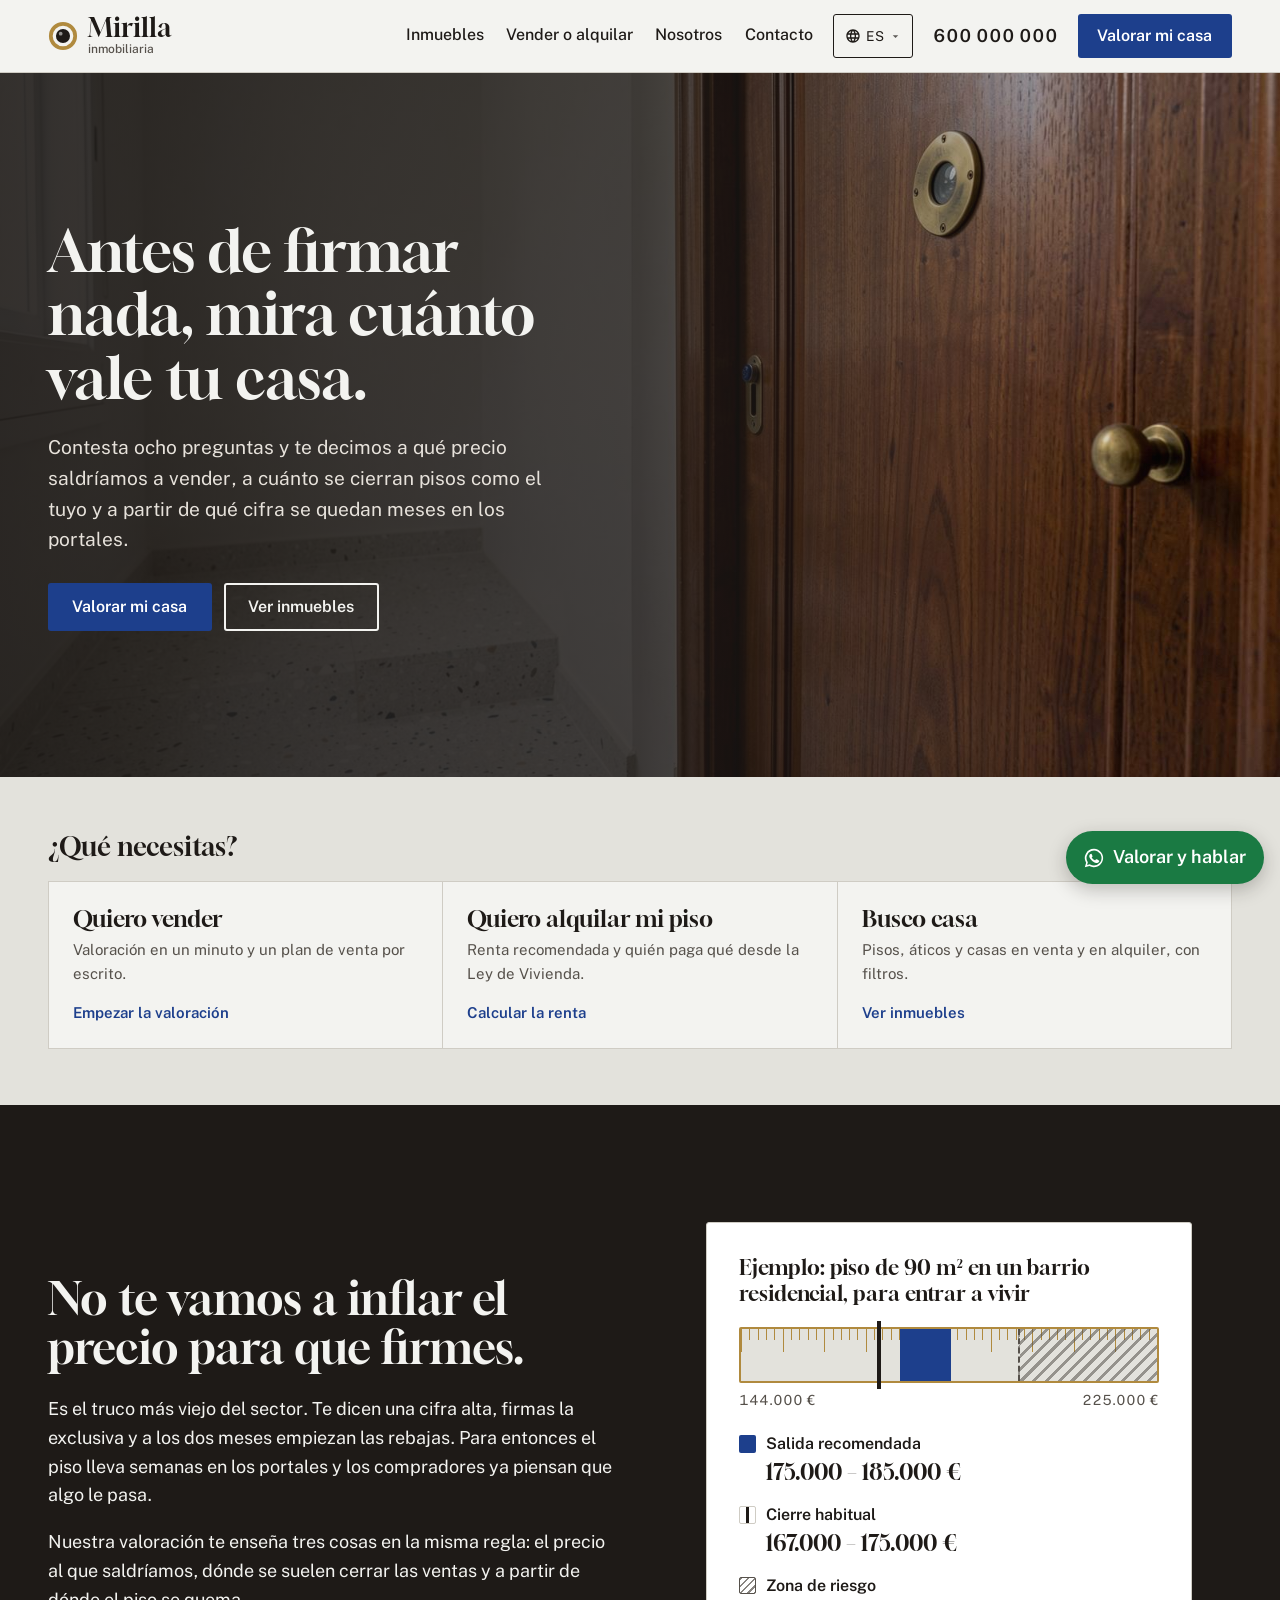
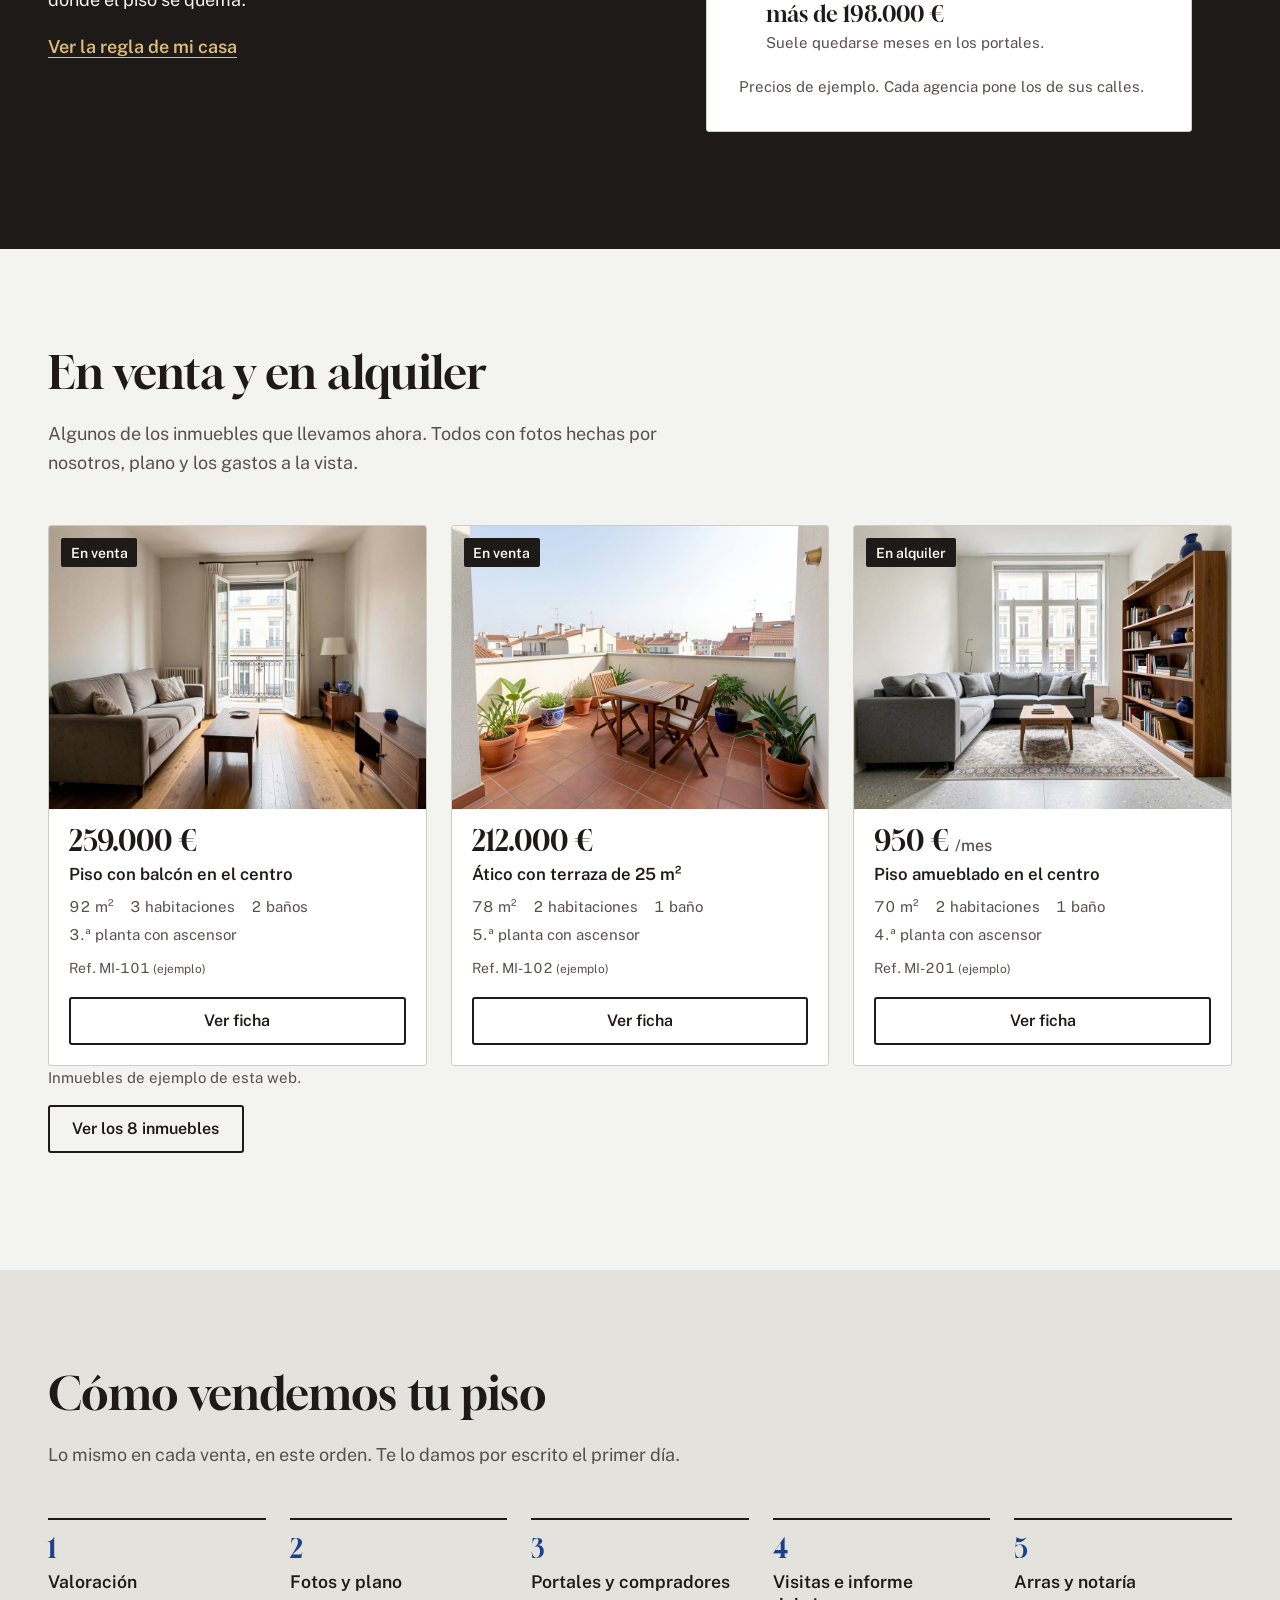
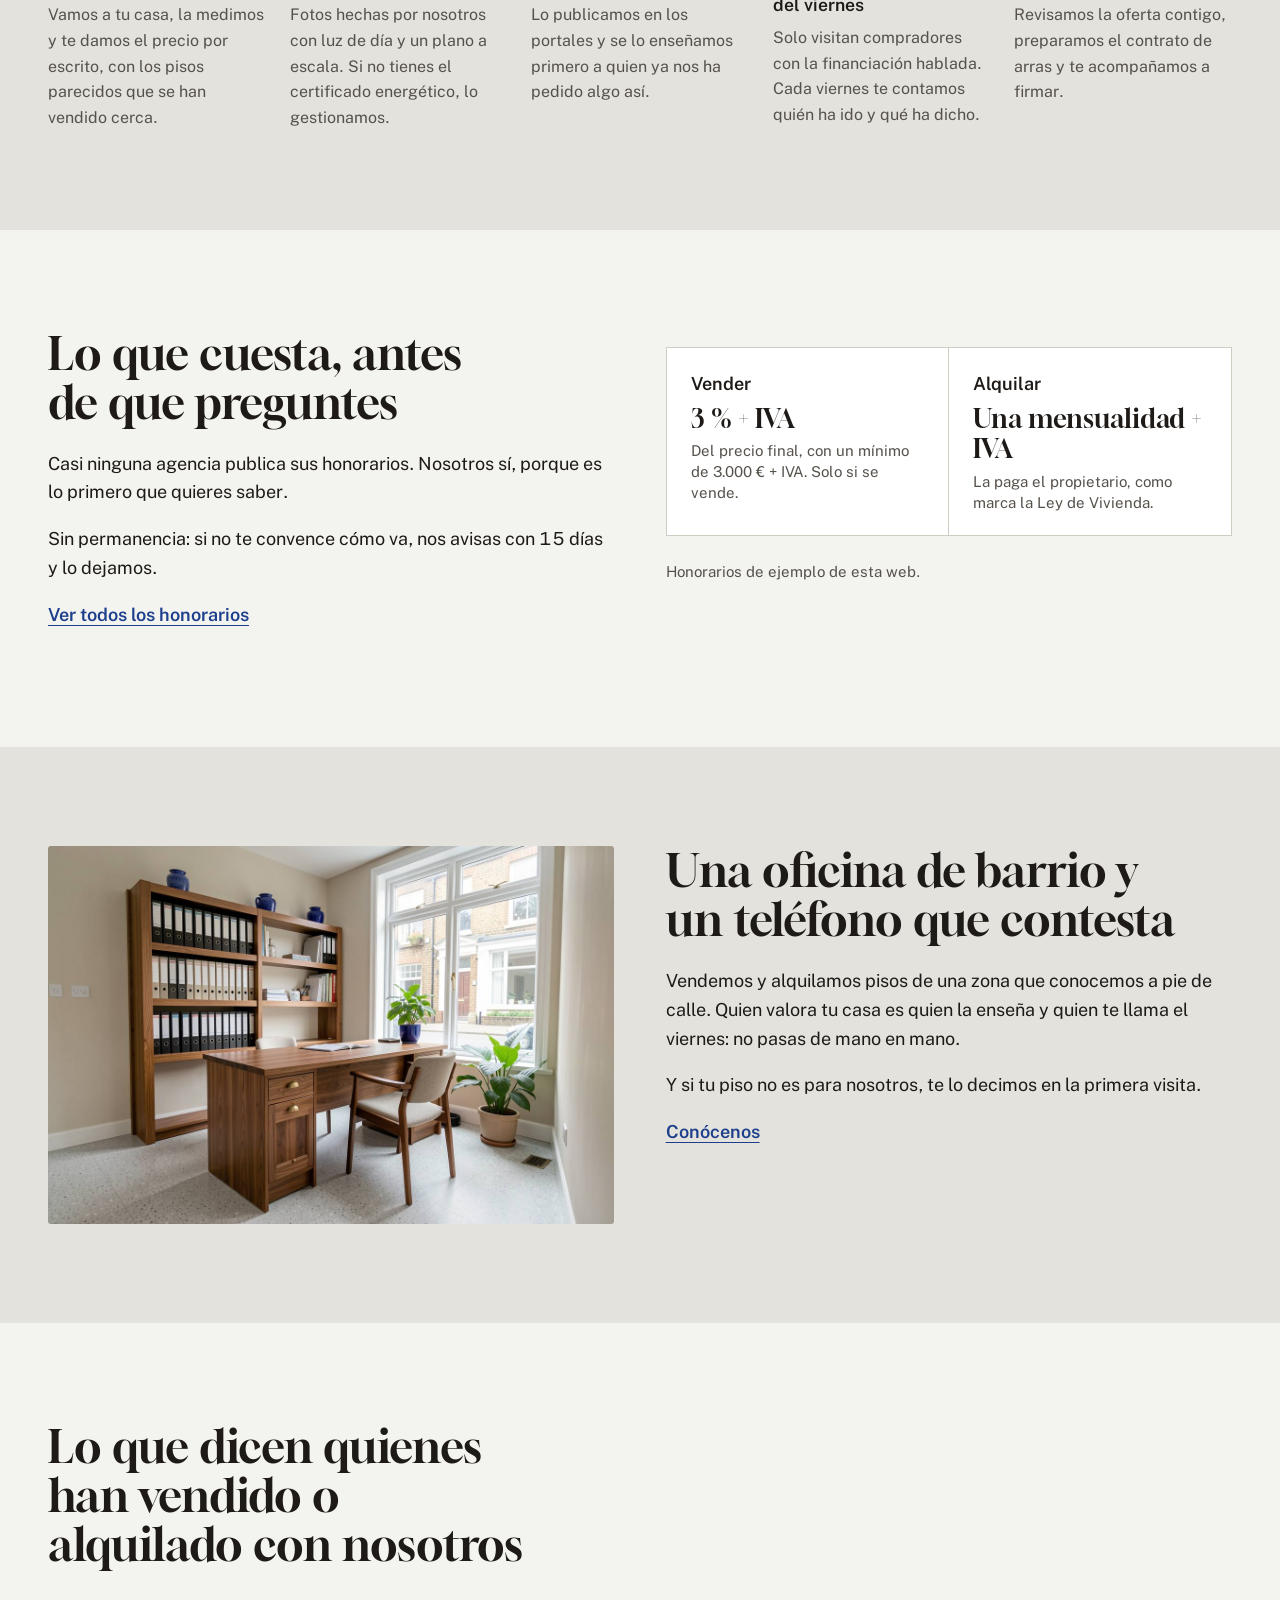
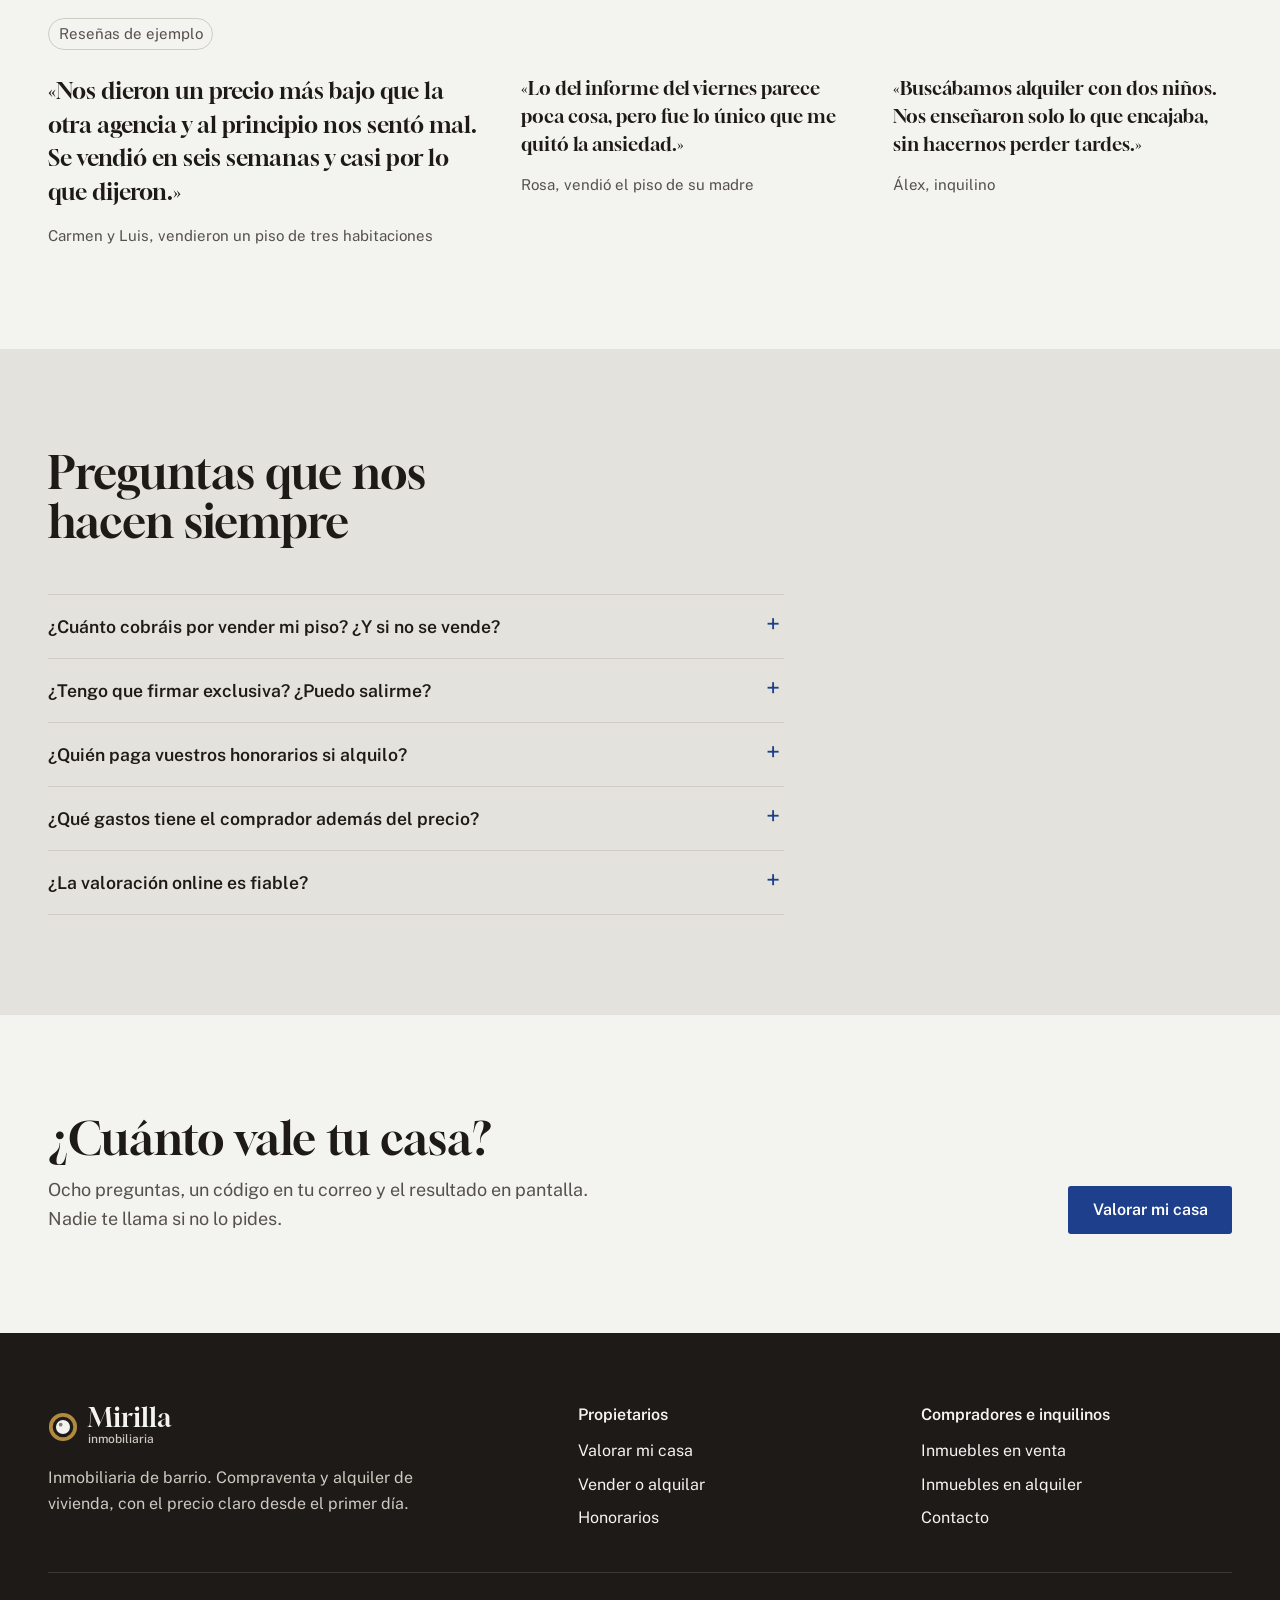
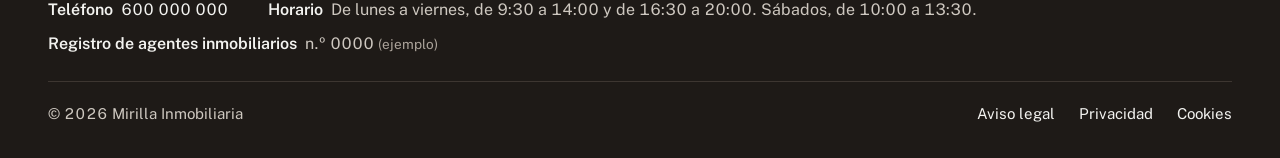
==== index.html @ 363a8f8e "Mirilla Inmobiliaria: web demo d'immobiliària (negoci inventat) Co-Authored-By: Claude Opus 5.5 <nor" ====
<!DOCTYPE html>
<html lang="es">
<head>
  <meta charset="UTF-8">
  <meta name="viewport" content="width=device-width, initial-scale=1">
  <title>Mirilla Inmobiliaria | Vende, alquila o busca casa con el precio claro</title>
  <meta name="description" content="Inmobiliaria de barrio. Valora tu casa en un minuto, mira pisos en venta y en alquiler y consulta nuestros honorarios antes de hablar con nadie.">
  <!-- Web de demostració: no s'indexa (PLA.md §Honestedat). -->
  <meta name="robots" content="noindex, nofollow">
  <meta name="theme-color" content="#F3F3F0">
  <link rel="icon" href="assets/favicon.svg" type="image/svg+xml">
  <link rel="preload" href="assets/fonts/gloock.woff2" as="font" type="font/woff2" crossorigin>
  <link rel="preload" href="assets/fonts/public-sans-var.woff2" as="font" type="font/woff2" crossorigin>
  <link rel="preload" href="assets/img/hero.jpg" as="image" fetchpriority="high">
  <link rel="stylesheet" href="css/styles.css">
  <script type="application/ld+json">
  {
    "@context": "https://schema.org",
    "@type": "RealEstateAgent",
    "name": "Mirilla Inmobiliaria",
    "description": "Inmobiliaria de barrio: compraventa y alquiler de vivienda, con valoración orientativa online y honorarios publicados.",
    "telephone": "+34600000000",
    "areaServed": { "@type": "Country", "name": "España" },
    "priceRange": "3 % + IVA",
    "openingHoursSpecification": [
      { "@type": "OpeningHoursSpecification", "dayOfWeek": ["Monday","Tuesday","Wednesday","Thursday","Friday"], "opens": "09:30", "closes": "14:00" },
      { "@type": "OpeningHoursSpecification", "dayOfWeek": ["Monday","Tuesday","Wednesday","Thursday","Friday"], "opens": "16:30", "closes": "20:00" },
      { "@type": "OpeningHoursSpecification", "dayOfWeek": "Saturday", "opens": "10:00", "closes": "13:30" }
    ]
  }
  </script>
  <script src="js/i18n.js"></script>
</head>
<body>
  <a class="salta" href="#contenido">Saltar al contenido</a>

  <header class="cap">
    <div class="wrap cap-in">
      <a class="marca" href="index.html" aria-label="Mirilla Inmobiliaria, inicio">
        <svg viewBox="0 0 32 32" aria-hidden="true"><circle cx="16" cy="16" r="13" fill="none" stroke="#B08A3E" stroke-width="4"/><circle cx="16" cy="16" r="7.5" fill="currentColor"/><circle cx="13.5" cy="13.5" r="2" fill="#F3F3F0" opacity=".55"/></svg>
        <span>Mirilla<small>inmobiliaria</small></span>
      </a>
      <nav class="nav" id="nav" aria-label="Principal">
        <a href="inmuebles.html">Inmuebles</a>
        <a href="vender.html">Vender o alquilar</a>
        <a href="nosotros.html">Nosotros</a>
        <a href="contacto.html">Contacto</a>
      </nav>
      <!-- Desplegable d'idioma (plantilla: <skill web-demo>/assets/i18n/tria-idioma.html).
           NOMÉS existeix si el JS ha arrencat: js/i18n.js posa `te-js` a
           l'<html> des del <head>. Un control mort val menys que cap control. -->
      <div class="tria-idioma" data-idioma-tria>
        <button class="tria-idioma-boto" type="button" data-idioma-boto
                aria-expanded="false" aria-haspopup="true"
                aria-label="Idioma de la página">
          <svg viewBox="0 0 24 24" aria-hidden="true" focusable="false"><path d="M12 2C6.48 2 2 6.48 2 12s4.48 10 10 10 10-4.48 10-10S17.52 2 12 2Zm6.93 6h-2.95a15.65 15.65 0 0 0-1.38-3.56A8.03 8.03 0 0 1 18.92 8ZM12 4.04c.83 1.2 1.48 2.53 1.91 3.96h-3.82c.43-1.43 1.08-2.76 1.91-3.96ZM4.26 14a7.85 7.85 0 0 1 0-4h3.38a16.6 16.6 0 0 0-.14 2c0 .68.06 1.34.14 2Zm.82 2h2.95c.32 1.25.78 2.45 1.38 3.56A7.99 7.99 0 0 1 5.08 16Zm2.95-8H5.08a7.99 7.99 0 0 1 4.33-3.56A15.65 15.65 0 0 0 8.03 8ZM12 19.96c-.83-1.2-1.48-2.53-1.91-3.96h3.82c-.43 1.43-1.08 2.76-1.91 3.96ZM14.34 14H9.66c-.09-.66-.16-1.32-.16-2 0-.68.07-1.35.16-2h4.68c.09.65.16 1.32.16 2 0 .68-.07 1.34-.16 2Zm.25 5.56c.6-1.11 1.06-2.31 1.38-3.56h2.95a8.03 8.03 0 0 1-4.33 3.56ZM16.36 14c.08-.66.14-1.32.14-2 0-.68-.06-1.34-.14-2h3.38a7.85 7.85 0 0 1 0 4Z"/></svg>
          <span data-idioma-actual data-sense-traduir>ES</span>
          <svg class="tria-idioma-punta" viewBox="0 0 24 24" aria-hidden="true" focusable="false"><path d="M12 15 6 9h12z"/></svg>
        </button>
        <!-- Cada idioma es diu com es diu ell mateix, no traduït: qui busca la
             seva llengua busca la paraula que coneix. Sempre CA · ES · EN. -->
        <ul class="tria-idioma-menu" data-idioma-menu data-sense-traduir hidden>
          <li><button type="button" data-idioma-opcio="ca" lang="ca">Català</button></li>
          <li><button type="button" data-idioma-opcio="es" lang="es">Castellano</button></li>
          <li><button type="button" data-idioma-opcio="en" lang="en">English</button></li>
        </ul>
      </div>
      <a class="cap-tel" href="tel:+34600000000">600 000 000</a>
      <a class="btn btn-principal" href="valoracion.html">Valorar mi casa</a>
      <button class="nav-obre" type="button" aria-expanded="false" aria-controls="nav"><span></span><span class="visually-hidden">Menú</span></button>
    </div>
  </header>

  <main id="contenido">
    <section class="hero" aria-labelledby="h-hero">
      <img class="hero-img" src="assets/img/hero.jpg" alt="" width="1600" height="896" fetchpriority="high">
      <div class="wrap hero-in">
        <h1 id="h-hero">Antes de firmar nada, mira cuánto vale tu casa.</h1>
        <p class="hero-sub">Contesta ocho preguntas y te decimos a qué precio saldríamos a vender, a cuánto se cierran pisos como el tuyo y a partir de qué cifra se quedan meses en los portales.</p>
        <div class="botons">
          <a class="btn btn-principal" href="valoracion.html">Valorar mi casa</a>
          <a class="btn btn-clar" href="inmuebles.html">Ver inmuebles</a>
        </div>
      </div>
    </section>

    <section class="portes" aria-labelledby="h-portes">
      <div class="wrap">
        <h2 id="h-portes">¿Qué necesitas?</h2>
        <ul class="portes-llista">
          <li><a href="valoracion.html?op=vender">
            <span class="porta-frase">Quiero vender</span>
            <span class="porta-desc">Valoración en un minuto y un plan de venta por escrito.</span>
            <span class="porta-anar">Empezar la valoración</span>
          </a></li>
          <li><a href="valoracion.html?op=alquilar">
            <span class="porta-frase">Quiero alquilar mi piso</span>
            <span class="porta-desc">Renta recomendada y quién paga qué desde la Ley de Vivienda.</span>
            <span class="porta-anar">Calcular la renta</span>
          </a></li>
          <li><a href="inmuebles.html">
            <span class="porta-frase">Busco casa</span>
            <span class="porta-desc">Pisos, áticos y casas en venta y en alquiler, con filtros.</span>
            <span class="porta-anar">Ver inmuebles</span>
          </a></li>
        </ul>
      </div>
    </section>

    <section class="seccio seccio-fosca regla-seccio" aria-labelledby="h-regla">
      <div class="wrap dues-col">
        <div>
          <h2 id="h-regla">No te vamos a inflar el precio para que firmes.</h2>
          <p>Es el truco más viejo del sector. Te dicen una cifra alta, firmas la exclusiva y a los dos meses empiezan las rebajas. Para entonces el piso lleva semanas en los portales y los compradores ya piensan que algo le pasa.</p>
          <p>Nuestra valoración te enseña tres cosas en la misma regla: el precio al que saldríamos, dónde se suelen cerrar las ventas y a partir de dónde el piso se quema.</p>
          <p><a class="enllac" href="valoracion.html">Ver la regla de mi casa</a></p>
        </div>
        <figure class="regla" aria-labelledby="regla-ex-t">
          <p class="regla-titol" id="regla-ex-t">Ejemplo: piso de 90 m² en un barrio residencial, para entrar a vivir</p>
          <div class="regla-barra" aria-hidden="true">
            <span class="regla-risc"></span>
            <span class="regla-franja"></span>
            <span class="regla-tanca"></span>
          </div>
          <div class="regla-escala" aria-hidden="true"><span>144.000 €</span><span>225.000 €</span></div>
          <ul class="regla-llegenda">
            <li><span class="mostra mostra-franja"></span><strong>Salida recomendada</strong><span class="valor">175.000 – 185.000 €</span></li>
            <li><span class="mostra mostra-tanca"></span><strong>Cierre habitual</strong><span class="valor">167.000 – 175.000 €</span></li>
            <li><span class="mostra mostra-risc"></span><strong>Zona de riesgo</strong><span class="valor">más de 198.000 €</span><span class="expl">Suele quedarse meses en los portales.</span></li>
          </ul>
          <figcaption class="nota">Precios de ejemplo. Cada agencia pone los de sus calles.</figcaption>
        </figure>
      </div>
    </section>

    <section class="seccio" aria-labelledby="h-cartera">
      <div class="wrap">
        <div class="intro">
          <h2 id="h-cartera">En venta y en alquiler</h2>
          <p>Algunos de los inmuebles que llevamos ahora. Todos con fotos hechas por nosotros, plano y los gastos a la vista.</p>
        </div>
        <ul class="immobles">
          <li class="immoble" id="MI-101" data-op="venta" data-tipo="piso" data-hab="3" data-precio="259000" data-ascensor="1" data-terraza="0" data-garaje="0">
            <div class="immoble-foto"><img src="assets/img/mi101-a.jpg" alt="Salón con puerta al balcón y suelo de madera" width="1024" height="768" loading="lazy"><span class="immoble-op">En venta</span></div>
            <div class="immoble-cos">
              <p class="immoble-preu">259.000 €</p>
              <h3>Piso con balcón en el centro</h3>
              <ul class="immoble-dades"><li>92 m²</li><li>3 habitaciones</li><li>2 baños</li><li>3.ª planta con ascensor</li></ul>
              <p class="immoble-ref">Ref. MI-101 <span class="ex">(ejemplo)</span></p>
              <div class="immoble-obre"><a class="btn btn-linia" href="inmuebles.html?ref=MI-101">Ver ficha</a></div>
            </div>
          </li>
          <li class="immoble" id="MI-102" data-op="venta" data-tipo="atico" data-hab="2" data-precio="212000" data-ascensor="1" data-terraza="1" data-garaje="0">
            <div class="immoble-foto"><img src="assets/img/mi102-a.jpg" alt="Terraza con mesa, sillas y macetas sobre los tejados" width="1024" height="768" loading="lazy"><span class="immoble-op">En venta</span></div>
            <div class="immoble-cos">
              <p class="immoble-preu">212.000 €</p>
              <h3>Ático con terraza de 25 m²</h3>
              <ul class="immoble-dades"><li>78 m²</li><li>2 habitaciones</li><li>1 baño</li><li>5.ª planta con ascensor</li></ul>
              <p class="immoble-ref">Ref. MI-102 <span class="ex">(ejemplo)</span></p>
              <div class="immoble-obre"><a class="btn btn-linia" href="inmuebles.html?ref=MI-102">Ver ficha</a></div>
            </div>
          </li>
          <li class="immoble" id="MI-201" data-op="alquiler" data-tipo="piso" data-hab="2" data-precio="950" data-ascensor="1" data-terraza="0" data-garaje="0">
            <div class="immoble-foto"><img src="assets/img/mi201-a.jpg" alt="Salón amueblado con sofá gris y librería" width="1024" height="768" loading="lazy"><span class="immoble-op">En alquiler</span></div>
            <div class="immoble-cos">
              <p class="immoble-preu">950 € <small>/mes</small></p>
              <h3>Piso amueblado en el centro</h3>
              <ul class="immoble-dades"><li>70 m²</li><li>2 habitaciones</li><li>1 baño</li><li>4.ª planta con ascensor</li></ul>
              <p class="immoble-ref">Ref. MI-201 <span class="ex">(ejemplo)</span></p>
              <div class="immoble-obre"><a class="btn btn-linia" href="inmuebles.html?ref=MI-201">Ver ficha</a></div>
            </div>
          </li>
        </ul>
        <p class="nota">Inmuebles de ejemplo de esta web.</p>
        <p><a class="btn btn-linia" href="inmuebles.html">Ver los 8 inmuebles</a></p>
      </div>
    </section>

    <section class="seccio seccio-marmol" aria-labelledby="h-passos">
      <div class="wrap">
        <div class="intro">
          <h2 id="h-passos">Cómo vendemos tu piso</h2>
          <p>Lo mismo en cada venta, en este orden. Te lo damos por escrito el primer día.</p>
        </div>
        <ol class="passos">
          <li><span class="ordinal">1</span><h3>Valoración</h3><p>Vamos a tu casa, la medimos y te damos el precio por escrito, con los pisos parecidos que se han vendido cerca.</p></li>
          <li><span class="ordinal">2</span><h3>Fotos y plano</h3><p>Fotos hechas por nosotros con luz de día y un plano a escala. Si no tienes el certificado energético, lo gestionamos.</p></li>
          <li><span class="ordinal">3</span><h3>Portales y compradores</h3><p>Lo publicamos en los portales y se lo enseñamos primero a quien ya nos ha pedido algo así.</p></li>
          <li><span class="ordinal">4</span><h3>Visitas e informe del viernes</h3><p>Solo visitan compradores con la financiación hablada. Cada viernes te contamos quién ha ido y qué ha dicho.</p></li>
          <li><span class="ordinal">5</span><h3>Arras y notaría</h3><p>Revisamos la oferta contigo, preparamos el contrato de arras y te acompañamos a firmar.</p></li>
        </ol>
      </div>
    </section>

    <section class="seccio" aria-labelledby="h-cost">
      <div class="wrap dues-col">
        <div>
          <h2 id="h-cost">Lo que cuesta, antes de que preguntes</h2>
          <p>Casi ninguna agencia publica sus honorarios. Nosotros sí, porque es lo primero que quieres saber.</p>
          <p>Sin permanencia: si no te convence cómo va, nos avisas con 15 días y lo dejamos.</p>
          <p><a class="enllac" href="vender.html#honorarios">Ver todos los honorarios</a></p>
        </div>
        <div>
          <dl class="cost-resum">
            <div><dt>Vender</dt><dd>3 % + IVA<small>Del precio final, con un mínimo de 3.000 € + IVA. Solo si se vende.</small></dd></div>
            <div><dt>Alquilar</dt><dd>Una mensualidad + IVA<small>La paga el propietario, como marca la Ley de Vivienda.</small></dd></div>
          </dl>
          <p class="nota">Honorarios de ejemplo de esta web.</p>
        </div>
      </div>
    </section>

    <section class="seccio seccio-marmol" aria-labelledby="h-nosaltres">
      <div class="wrap dues-col">
        <img src="assets/img/nosotros.jpg" alt="Oficina de Mirilla con mesa de nogal, estanterías con archivadores y escaparate a la calle" width="1200" height="800" loading="lazy">
        <div>
          <h2 id="h-nosaltres">Una oficina de barrio y un teléfono que contesta</h2>
          <p>Vendemos y alquilamos pisos de una zona que conocemos a pie de calle. Quien valora tu casa es quien la enseña y quien te llama el viernes: no pasas de mano en mano.</p>
          <p>Y si tu piso no es para nosotros, te lo decimos en la primera visita.</p>
          <p><a class="enllac" href="nosotros.html">Conócenos</a></p>
        </div>
      </div>
    </section>

    <section class="seccio" aria-labelledby="h-ressenyes">
      <div class="wrap">
        <div class="intro">
          <h2 id="h-ressenyes">Lo que dicen quienes han vendido o alquilado con nosotros</h2>
        </div>
        <span class="etiqueta-ex">Reseñas de ejemplo</span>
        <ul class="ressenyes">
          <li><blockquote>«Nos dieron un precio más bajo que la otra agencia y al principio nos sentó mal. Se vendió en seis semanas y casi por lo que dijeron.»</blockquote><cite>Carmen y Luis, vendieron un piso de tres habitaciones</cite></li>
          <li><blockquote>«Lo del informe del viernes parece poca cosa, pero fue lo único que me quitó la ansiedad.»</blockquote><cite>Rosa, vendió el piso de su madre</cite></li>
          <li><blockquote>«Buscábamos alquiler con dos niños. Nos enseñaron solo lo que encajaba, sin hacernos perder tardes.»</blockquote><cite>Álex, inquilino</cite></li>
        </ul>
      </div>
    </section>

    <section class="seccio seccio-marmol" aria-labelledby="h-faq">
      <div class="wrap">
        <div class="intro"><h2 id="h-faq">Preguntas que nos hacen siempre</h2></div>
        <div class="faq">
          <details><summary>¿Cuánto cobráis por vender mi piso? ¿Y si no se vende?</summary><div><p>Un 3 % + IVA del precio final, con un mínimo de 3.000 € + IVA. Se paga en la notaría, el día que se vende. Si no se vende, no nos debes nada.</p></div></details>
          <details><summary>¿Tengo que firmar exclusiva? ¿Puedo salirme?</summary><div><p>Trabajamos en exclusiva porque así podemos pagar fotos, plano y publicidad. Pero sin permanencia: nos avisas con 15 días y el encargo se acaba, sin penalización.</p></div></details>
          <details><summary>¿Quién paga vuestros honorarios si alquilo?</summary><div><p>El propietario. Desde la Ley de Vivienda de 2023, los gastos de gestión del alquiler de vivienda los paga el arrendador, y así lo hacemos.</p></div></details>
          <details><summary>¿Qué gastos tiene el comprador además del precio?</summary><div><p>En segunda mano, el Impuesto de Transmisiones Patrimoniales, que fija cada comunidad autónoma y suele estar entre el 6 % y el 10 %. Además, notaría, registro y, si hay hipoteca, la tasación. Te lo calculamos antes de hacer la oferta.</p></div></details>
          <details><summary>¿La valoración online es fiable?</summary><div><p>Es una orientación con precios de ejemplo, para que llegues a la primera visita sabiendo de qué hablamos. El precio de verdad sale de ver tu casa: la luz, el estado, el ruido, la comunidad. Lo confirmamos en una visita sin compromiso.</p></div></details>
        </div>
      </div>
    </section>

    <section class="seccio cta-final" aria-labelledby="h-cta">
      <div class="wrap">
        <div>
          <h2 id="h-cta">¿Cuánto vale tu casa?</h2>
          <p>Ocho preguntas, un código en tu correo y el resultado en pantalla. Nadie te llama si no lo pides.</p>
        </div>
        <a class="btn btn-principal" href="valoracion.html">Valorar mi casa</a>
      </div>
    </section>
  </main>

  <footer class="peu">
    <div class="wrap">
      <div class="peu-dalt">
        <div>
          <a class="marca" href="index.html" aria-label="Mirilla Inmobiliaria, inicio">
            <svg viewBox="0 0 32 32" aria-hidden="true"><circle cx="16" cy="16" r="13" fill="none" stroke="#B08A3E" stroke-width="4"/><circle cx="16" cy="16" r="7.5" fill="#F3F3F0"/><circle cx="13.5" cy="13.5" r="2" fill="#1E1A17" opacity=".55"/></svg>
            <span>Mirilla<small>inmobiliaria</small></span>
          </a>
          <p>Inmobiliaria de barrio. Compraventa y alquiler de vivienda, con el precio claro desde el primer día.</p>
        </div>
        <div>
          <h2>Propietarios</h2>
          <ul>
            <li><a href="valoracion.html">Valorar mi casa</a></li>
            <li><a href="vender.html">Vender o alquilar</a></li>
            <li><a href="vender.html#honorarios">Honorarios</a></li>
          </ul>
        </div>
        <div>
          <h2>Compradores e inquilinos</h2>
          <ul>
            <li><a href="inmuebles.html?op=venta">Inmuebles en venta</a></li>
            <li><a href="inmuebles.html?op=alquiler">Inmuebles en alquiler</a></li>
            <li><a href="contacto.html">Contacto</a></li>
          </ul>
        </div>
      </div>
      <dl class="peu-dades">
        <div><dt>Teléfono</dt><dd><a href="tel:+34600000000">600 000 000</a></dd></div>
        <div><dt>Horario</dt><dd>De lunes a viernes, de 9:30 a 14:00 y de 16:30 a 20:00. Sábados, de 10:00 a 13:30.</dd></div>
        <div><dt>Registro de agentes inmobiliarios</dt><dd>n.º 0000 <span class="ex">(ejemplo)</span></dd></div>
      </dl>
      <div class="peu-baix">
        <span>© 2026 Mirilla Inmobiliaria</span>
        <a href="aviso-legal.html">Aviso legal</a>
        <a href="privacidad.html">Privacidad</a>
        <a href="cookies.html">Cookies</a>
      </div>
    </div>
  </footer>

  <a class="wa-flota" href="valoracion.html" aria-label="Valorar mi casa y hablar por WhatsApp">
    <svg viewBox="0 0 24 24" aria-hidden="true"><path fill="currentColor" d="M12 2a10 10 0 0 0-8.6 15.1L2 22l5-1.3A10 10 0 1 0 12 2Zm0 18.2a8.2 8.2 0 0 1-4.2-1.2l-.3-.2-3 .8.8-2.9-.2-.3A8.2 8.2 0 1 1 12 20.2Zm4.5-6.1c-.2-.1-1.5-.7-1.7-.8s-.4-.1-.6.1-.7.8-.8 1-.3.2-.5.1a6.7 6.7 0 0 1-3.3-2.9c-.3-.4.3-.4.7-1.3a.5.5 0 0 0 0-.5l-.8-1.9c-.2-.5-.4-.4-.6-.4h-.5a1 1 0 0 0-.7.3 3 3 0 0 0-.9 2.2 5.2 5.2 0 0 0 1.1 2.8 11.9 11.9 0 0 0 4.6 4c1.7.7 2.4.8 3.2.7a2.8 2.8 0 0 0 1.8-1.3 2.3 2.3 0 0 0 .2-1.3c-.1-.1-.3-.2-.5-.3Z"/></svg>
    <span>Valorar y hablar</span>
  </a>

  <script src="js/traduccions.js" defer></script>
  <script src="js/main.js" defer></script>
</body>
</html>
---- css/styles.css ----
/* =========================================================================
   MIRILLA INMOBILIARIA — estils comuns (web demo, negoci inventat)
   Paleta «llautó i terratzo» (PLA.md): un sol accent, el blau cobalt dels
   sòcols de rajola, i només on hi ha acció. El llautó és decoració.
   ========================================================================= */

@font-face {
  font-family: 'Gloock';
  src: url('../assets/fonts/gloock.woff2') format('woff2');
  font-weight: 400;
  font-display: swap;
}
@font-face {
  font-family: 'Public Sans';
  src: url('../assets/fonts/public-sans-var.woff2') format('woff2');
  font-weight: 100 900;
  font-display: swap;
}

:root {
  --terrazo: #F3F3F0;
  --blanc: #FFFFFF;
  --marmol: #E3E2DC;
  --nogal: #1E1A17;
  --grafit: #56514B;
  --cobalto: #1D3F8C;
  --cobalto-fosc: #142E68;
  --laton: #B08A3E;
  --laton-clar: #D9BC7A;
  --veta: #CFCCC4;
  --whatsapp: #1A7A43;
  /* Text secundari sobre --nogal (calculat: 10,4:1) */
  --sobre-fosc: #CEC8C0;
  --linia-fosca: #3D3631;

  --f-titol: 'Gloock', Georgia, serif;
  --f-text: 'Public Sans', system-ui, sans-serif;

  --t-cos: 1.125rem;
  --t-petit: 0.9375rem;
  --t-h3: 1.4rem;
  --t-h2: clamp(1.9rem, 1.35rem + 2.2vw, 2.8rem);
  --t-h1: clamp(2.25rem, 1.35rem + 3.6vw, 3.6rem);

  --ample: 74rem;
  --gutter: clamp(1rem, 4vw, 2rem);
  --seccio: clamp(4rem, 3rem + 4vw, 7rem);
  --radi: 3px;
  --cap-alt: 4.5rem;
}

*, *::before, *::after { box-sizing: border-box; }
html { -webkit-text-size-adjust: 100%; scroll-padding-top: calc(var(--cap-alt) + 1rem); }
body {
  margin: 0;
  background: var(--terrazo);
  color: var(--nogal);
  font-family: var(--f-text);
  font-size: var(--t-cos);
  line-height: 1.6;
  font-variant-numeric: tabular-nums;
}
img { display: block; max-width: 100%; height: auto; }
a { color: inherit; }
p { margin: 0 0 1em; }
h1, h2, h3 {
  font-family: var(--f-titol);
  font-weight: 400;
  line-height: 1.1;
  margin: 0 0 0.5em;
  text-wrap: balance;
}
h1 { font-size: var(--t-h1); }
h2 { font-size: var(--t-h2); }
h3 { font-size: var(--t-h3); line-height: 1.2; }
ul { padding-left: 1.2em; }

:focus-visible { outline: 3px solid var(--cobalto); outline-offset: 3px; border-radius: 2px; }
.seccio-fosca :focus-visible, .hero :focus-visible, .peu :focus-visible { outline-color: var(--laton-clar); }
.visually-hidden {
  position: absolute; width: 1px; height: 1px; padding: 0; margin: -1px;
  overflow: hidden; clip: rect(0 0 0 0); white-space: nowrap; border: 0;
}
.salta { position: absolute; left: -999px; top: 0; z-index: 100; background: var(--nogal); color: var(--terrazo); padding: 0.75rem 1rem; }
.salta:focus { left: 1rem; }

.wrap { width: min(100% - 2 * var(--gutter), var(--ample)); margin-inline: auto; }
.seccio { padding-block: var(--seccio); }
.seccio-marmol { background: var(--marmol); }
.seccio-fosca { background: var(--nogal); color: var(--terrazo); }
.intro { max-width: 42rem; margin-bottom: clamp(2rem, 4vw, 3rem); }
.intro p { color: var(--grafit); }
.seccio-fosca .intro p { color: var(--sobre-fosc); }
.text { max-width: 40rem; }
.nota { font-size: var(--t-petit); color: var(--grafit); }
.seccio-fosca .nota { color: var(--sobre-fosc); }
.ex { font-size: 0.85em; color: var(--grafit); font-style: normal; white-space: nowrap; }

/* ── Botons ─────────────────────────────────────────────────────────── */
.btn {
  display: inline-flex; align-items: center; justify-content: center; gap: 0.5rem;
  min-height: 3rem; padding: 0.75rem 1.4rem;
  border: 2px solid transparent; border-radius: var(--radi);
  font: 600 1rem/1.2 var(--f-text); text-decoration: none; cursor: pointer;
  transition: background-color .15s, border-color .15s, color .15s;
}
.btn-principal { background: var(--cobalto); color: var(--blanc); }
.btn-principal:hover { background: var(--cobalto-fosc); }
.btn-linia { border-color: currentColor; color: var(--nogal); background: transparent; }
.btn-linia:hover { background: var(--nogal); color: var(--terrazo); border-color: var(--nogal); }
.btn-clar { border-color: var(--terrazo); color: var(--terrazo); background: transparent; }
.btn-clar:hover { background: var(--terrazo); color: var(--nogal); }
.btn-wa { background: var(--whatsapp); color: var(--blanc); }
.btn-wa:hover { background: #135C32; }
.botons { display: flex; flex-wrap: wrap; gap: 0.75rem; align-items: center; }
.enllac { font-weight: 600; color: var(--cobalto); text-underline-offset: 0.2em; }
.seccio-fosca .enllac { color: var(--laton-clar); }

/* ── Capçalera ──────────────────────────────────────────────────────── */
.cap {
  position: sticky; top: 0; z-index: 50;
  background: var(--terrazo);
  border-bottom: 1px solid var(--veta);
}
.cap-in { display: flex; align-items: center; gap: 1.25rem; min-height: var(--cap-alt); }
.marca { display: inline-flex; align-items: center; gap: 0.6rem; text-decoration: none; margin-right: auto; }
.marca svg { width: 30px; height: 30px; flex: none; }
.marca span { font: 400 1.6rem/1 var(--f-titol); }
.marca small { display: block; font: 500 0.75rem/1.3 var(--f-text); color: var(--grafit); margin-top: 0.1rem; }
.nav { display: flex; gap: 1.4rem; }
.nav a { text-decoration: none; font-weight: 500; font-size: 1rem; white-space: nowrap; padding-block: 0.4rem; border-bottom: 2px solid transparent; }
.nav a:hover, .nav a[aria-current="page"] { border-bottom-color: var(--cobalto); }
.cap-tel { font-weight: 600; text-decoration: none; white-space: nowrap; }
.cap .btn { min-height: 2.75rem; padding: 0.55rem 1.1rem; }
.nav-obre { display: none; }

@media (max-width: 1100px) {
  .cap-tel { display: none; }
  .nav { gap: 1rem; }
}
@media (max-width: 920px) {
  .nav-obre {
    display: inline-flex; align-items: center; justify-content: center;
    width: 2.75rem; height: 2.75rem; border: 1px solid var(--veta); border-radius: var(--radi);
    background: transparent; cursor: pointer; order: 5;
  }
  .nav-obre > span:first-child, .nav-obre > span:first-child::before, .nav-obre > span:first-child::after {
    display: block; width: 18px; height: 2px; background: var(--nogal); position: relative;
  }
  .nav-obre > span:first-child::before, .nav-obre > span:first-child::after { content: ''; position: absolute; left: 0; }
  .nav-obre > span:first-child::before { top: -6px; }
  .nav-obre > span:first-child::after { top: 6px; }
  .nav {
    display: none; position: absolute; top: 100%; left: 0; right: 0;
    flex-direction: column; gap: 0; padding: 0.5rem var(--gutter) 1.25rem;
    background: var(--terrazo); border-bottom: 1px solid var(--veta);
  }
  .nav.obert { display: flex; }
  .nav a { padding-block: 0.85rem; border-bottom: 1px solid var(--marmol); }
  .nav a[aria-current="page"] { color: var(--cobalto); border-bottom-color: var(--marmol); }
}
@media (max-width: 520px) {
  .cap-in { gap: 0.5rem; }
  .marca small { display: none; }
  .cap .btn { padding-inline: 0.7rem; font-size: 0.9375rem; white-space: nowrap; }
}
@media (max-width: 420px) {
  .marca svg { display: none; }
  .marca span { font-size: 1.4rem; }
  /* En català i anglès el botó és més llarg: parteix en dues línies abans
     que amagar l'acció principal (lliçó de Trazo). */
  .cap .btn { white-space: normal; max-width: 7.2rem; line-height: 1.1; padding: 0.35rem 0.6rem; font-size: 0.875rem; }
}

/* ── Hero amb foto ──────────────────────────────────────────────────── */
.hero {
  position: relative; isolation: isolate; color: var(--terrazo);
  background: var(--nogal);
  min-height: min(44rem, calc(100svh - var(--cap-alt)));
  display: flex; align-items: center;
}
.hero::before {
  /* Vel calculat per a una foto blanca (pitjor cas): el text, sempre dins
     del 60 % esquerre, queda sobre ≥ 80 % de noguera → ≥ 9:1. La porta de
     la dreta es veu. */
  content: ''; position: absolute; inset: 0; z-index: -1;
  background: linear-gradient(90deg, rgba(30,26,23,.9) 0%, rgba(30,26,23,.82) 50%, rgba(30,26,23,.2) 85%, rgba(30,26,23,.05) 100%);
}
/* Foto de capçalera opcional: <img class="hero-img"> com a primer fill; sense foto, color pla. */
.hero-img { position: absolute; inset: 0; z-index: -2; width: 100%; height: 100%; object-fit: cover; object-position: 70% center; }
.hero-in { padding-block: clamp(3rem, 8vw, 6rem); }
.hero h1 { max-width: 14ch; margin-bottom: 0.4em; }
.hero-sub { max-width: 32rem; font-size: 1.2rem; color: #E7E2DB; }
.hero .botons { margin-top: 1.75rem; }
.hero .enllac { color: var(--terrazo); }
.hero-compacte { min-height: 0; align-items: flex-end; }
.hero-compacte .hero-in { padding-block: clamp(3.5rem, 8vw, 5.5rem) clamp(2.5rem, 5vw, 3.5rem); }
.hero-compacte h1 { max-width: 20ch; }
@media (max-width: 640px) {
  .hero { align-items: flex-end; }
  .hero::before { background: linear-gradient(0deg, rgba(30,26,23,.92) 0%, rgba(30,26,23,.82) 60%, rgba(30,26,23,.5) 100%); }
  .hero-sub { font-size: 1.075rem; }
  .hero .btn { flex: 1 1 100%; }
}

/* La mirilla: el cercle de llautó que marca el que s'ha de mirar primer.
   Només decoració (--laton no fa contrast de text sobre clar). */
.mirilla { display: inline-block; width: 1.1rem; height: 1.1rem; border-radius: 50%; border: 3px solid var(--laton); background: var(--nogal); vertical-align: -0.1em; margin-right: 0.5rem; }

/* ── Tres portes (accessos) ─────────────────────────────────────────── */
.portes { background: var(--marmol); padding-block: clamp(2.5rem, 5vw, 3.5rem); }
.portes h2 { font-size: 1.6rem; margin-bottom: 1.25rem; }
.portes-llista { list-style: none; padding: 0; margin: 0; display: grid; grid-template-columns: repeat(3, 1fr); gap: 1px; background: var(--veta); border: 1px solid var(--veta); }
.portes-llista a {
  display: flex; flex-direction: column; gap: 0.35rem; height: 100%;
  padding: 1.4rem 1.5rem; background: var(--terrazo); text-decoration: none;
  transition: background-color .15s;
}
.portes-llista a:hover { background: var(--blanc); }
.portes-llista a:hover .porta-frase { text-decoration: underline; text-decoration-color: var(--cobalto); text-underline-offset: 0.2em; }
.porta-frase { font: 400 1.45rem/1.2 var(--f-titol); }
.porta-desc { font-size: var(--t-petit); color: var(--grafit); }
.porta-anar { margin-top: auto; padding-top: 0.6rem; font-weight: 600; font-size: var(--t-petit); color: var(--cobalto); }
@media (max-width: 760px) { .portes-llista { grid-template-columns: 1fr; } }

/* ── La regla del precio (element signatura) ────────────────────────────
   Una regla de llautó: franja cobalt = preu de sortida recomanat; marca
   fosca = on se sol tancar; zona ratllada = per sobre, el pis es crema.
   Les posicions són variables (%): fixes a l'exemple, les posa el JS al
   resultat de l'eina. */
.regla {
  --ini: 38.3%; --fi: 50.6%; --tanca: 33.3%; --risc: 66.7%;
  background: var(--blanc); color: var(--nogal);
  border: 1px solid var(--veta); border-radius: var(--radi);
  padding: clamp(1.25rem, 3vw, 2rem);
}
.regla-titol { font: 400 1.3rem/1.25 var(--f-titol); margin: 0 0 1.25rem; }
.regla-barra {
  position: relative; height: 3.5rem; margin-top: 0.75rem;
  background:
    repeating-linear-gradient(90deg, var(--laton) 0 1px, transparent 1px 10%) top left / 100% 45% no-repeat,
    repeating-linear-gradient(90deg, var(--laton) 0 1px, transparent 1px 2%) top left / 100% 22% no-repeat,
    var(--marmol);
  border: 2px solid var(--laton); border-radius: 2px;
}
.regla-franja {
  position: absolute; top: 0; bottom: 0; left: var(--ini); width: calc(var(--fi) - var(--ini));
  background: var(--cobalto); transform-origin: left;
}
.regla-tanca { position: absolute; top: -0.5rem; bottom: -0.5rem; left: var(--tanca); width: 4px; margin-left: -2px; background: var(--nogal); }
.regla-risc {
  position: absolute; top: 0; bottom: 0; left: var(--risc); right: 0;
  background: repeating-linear-gradient(135deg, rgba(86,81,75,.55) 0 3px, transparent 3px 9px);
  border-left: 2px dashed var(--grafit);
}
.regla-escala { display: flex; justify-content: space-between; margin-top: 0.4rem; font-size: 0.875rem; color: var(--grafit); }
.regla-llegenda { list-style: none; margin: 1.25rem 0 0; padding: 0; display: grid; grid-template-columns: repeat(auto-fit, minmax(min(12.5rem, 100%), 1fr)); gap: 1rem 1.5rem; }
.regla-llegenda li { display: grid; grid-template-columns: 1.1rem 1fr; gap: 0.2rem 0.6rem; align-items: start; align-content: start; }
.regla-llegenda .mostra { width: 1.1rem; height: 1.1rem; margin-top: 0.25rem; border-radius: 2px; }
.mostra-franja { background: var(--cobalto); }
.mostra-tanca { background: linear-gradient(90deg, transparent 40%, var(--nogal) 40% 60%, transparent 60%); border: 1px solid var(--veta); }
.mostra-risc { background: repeating-linear-gradient(135deg, rgba(86,81,75,.7) 0 2px, transparent 2px 5px); border: 1px solid var(--grafit); }
.regla-llegenda strong { display: block; font-weight: 600; font-size: 1rem; }
.regla-llegenda .valor { grid-column: 2; font: 400 1.35rem/1.2 var(--f-titol); }
.regla-llegenda .expl { grid-column: 2; font-size: 0.9375rem; color: var(--grafit); }

.regla-seccio .dues-col { align-items: center; }
.seccio-fosca .regla .nota { color: var(--grafit); margin: 1.25rem 0 0; }
.separa { margin-top: 2.5rem; }
.regla-seccio h2 { max-width: 16ch; }

/* ── Immobles: targeta (home i buscador) ────────────────────────────── */
.immobles { list-style: none; margin: 0; padding: 0; display: grid; grid-template-columns: repeat(3, 1fr); gap: 2rem 1.5rem; }
.immoble { display: flex; flex-direction: column; background: var(--blanc); border: 1px solid var(--veta); border-radius: var(--radi); overflow: hidden; }
.immoble-foto { position: relative; }
.immoble-foto img { width: 100%; aspect-ratio: 4 / 3; object-fit: cover; }
.immoble-op { position: absolute; left: 0.75rem; top: 0.75rem; padding: 0.2rem 0.6rem; background: var(--nogal); color: var(--terrazo); font-size: 0.875rem; font-weight: 600; border-radius: 2px; }
.immoble-cos { display: flex; flex-direction: column; gap: 0.35rem; padding: 1.1rem 1.25rem 1.25rem; flex: 1; }
.immoble-preu { font: 400 1.75rem/1.1 var(--f-titol); margin: 0; }
.immoble-preu small { font: 500 1rem/1 var(--f-text); color: var(--grafit); }
.immoble h3 { font: 600 1.05rem/1.35 var(--f-text); margin: 0; }
.immoble-dades { list-style: none; margin: 0.25rem 0 0; padding: 0; display: flex; flex-wrap: wrap; gap: 0.25rem 1rem; font-size: 0.9375rem; color: var(--grafit); }
.immoble-ref { font-size: 0.875rem; color: var(--grafit); margin: 0.25rem 0 0; }
.immoble-obre { margin-top: auto; padding-top: 0.75rem; }
.immoble-obre .btn { width: 100%; }
@media (max-width: 960px) { .immobles { grid-template-columns: 1fr 1fr; } }
@media (max-width: 600px) { .immobles { grid-template-columns: 1fr; } }

/* ── Buscador ───────────────────────────────────────────────────────── */
.buscador { display: grid; grid-template-columns: 17rem minmax(0, 1fr); gap: 2.5rem; align-items: start; }
.filtres { position: sticky; top: calc(var(--cap-alt) + 1rem); background: var(--blanc); border: 1px solid var(--veta); border-radius: var(--radi); }
.filtres summary { display: none; }
.filtres-cos { display: grid; gap: 1.1rem; padding: 1.25rem; }
.filtres fieldset { border: 0; margin: 0; padding: 0; }
.filtres legend, .filtres .etiq { display: block; font-weight: 600; font-size: 1rem; margin-bottom: 0.4rem; padding: 0; }
.segment { display: grid; grid-template-columns: 1fr 1fr; border: 1px solid var(--grafit); border-radius: var(--radi); overflow: hidden; }
.segment label { position: relative; }
.segment input { position: absolute; opacity: 0; inset: 0; margin: 0; cursor: pointer; }
.segment span { display: block; padding: 0.6rem 0.5rem; text-align: center; font-weight: 600; font-size: 1rem; cursor: pointer; }
.segment input:checked + span { background: var(--cobalto); color: var(--blanc); }
.segment input:focus-visible + span { outline: 3px solid var(--cobalto); outline-offset: -3px; }
.filtres select {
  width: 100%; min-height: 2.9rem; font: 400 1rem/1.3 var(--f-text); color: var(--nogal);
  padding: 0.55rem 0.7rem; border: 1px solid #8A847D; border-radius: var(--radi); background: var(--blanc);
}
.filtres .casella { font-size: 1rem; margin-top: 0.3rem; }
.filtres-neteja { justify-self: start; background: none; border: 0; padding: 0.3rem 0; font: 600 1rem/1.3 var(--f-text); color: var(--cobalto); text-decoration: underline; text-underline-offset: 0.2em; cursor: pointer; }
.resultats-cap { display: flex; flex-wrap: wrap; justify-content: space-between; align-items: center; gap: 0.75rem 1.5rem; margin-bottom: 1.25rem; }
.resultats-cap p { margin: 0; font-weight: 600; }
.resultats-cap label { display: flex; align-items: center; gap: 0.5rem; font-size: 1rem; }
.resultats-cap select { min-height: 2.6rem; font: 400 1rem/1.3 var(--f-text); padding: 0.4rem 0.6rem; border: 1px solid #8A847D; border-radius: var(--radi); background: var(--blanc); color: var(--nogal); }
.buscador .immobles { grid-template-columns: repeat(2, 1fr); }
.buscador .immoble[hidden] { display: none; }
.buit { background: var(--blanc); border: 1px solid var(--veta); padding: 1.75rem; border-radius: var(--radi); }
.buit h2 { font-size: 1.5rem; }
@media (max-width: 900px) {
  .buscador { grid-template-columns: 1fr; gap: 1.5rem; }
  .filtres { position: static; }
  .filtres summary {
    display: flex; justify-content: space-between; align-items: center; cursor: pointer; list-style: none;
    padding: 0.9rem 1.25rem; font-weight: 600;
  }
  .filtres summary::-webkit-details-marker { display: none; }
  .filtres summary::after { content: '+'; font: 400 1.5rem/1 var(--f-text); color: var(--cobalto); }
  .filtres[open] summary::after { content: '−'; }
  .filtres[open] summary { border-bottom: 1px solid var(--marmol); }
}
@media (max-width: 600px) { .buscador .immobles { grid-template-columns: 1fr; } }

/* ── Fitxa d'immoble (dialog) ───────────────────────────────────────── */
.fitxa {
  width: min(100% - 1.5rem, 56rem); max-height: calc(100svh - 2rem); padding: 0;
  border: 0; border-radius: var(--radi); background: var(--terrazo); color: var(--nogal);
  box-shadow: 0 24px 60px rgba(30, 26, 23, 0.35);
}
.fitxa::backdrop { background: rgba(30, 26, 23, 0.6); }
.fitxa-in { position: relative; padding: clamp(1.25rem, 3vw, 2.25rem); }
.fitxa-tanca {
  position: sticky; top: 0; float: right; z-index: 2; margin: -0.5rem -0.5rem 0 1rem;
  width: 2.75rem; height: 2.75rem; border: 1px solid var(--veta); border-radius: 50%;
  background: var(--blanc); cursor: pointer; font: 400 1.5rem/1 var(--f-text); color: var(--nogal);
}
.fitxa-fotos { display: grid; grid-template-columns: 1fr 1fr; gap: 0.5rem; margin: 1.25rem 0 1.5rem; clear: both; }
.fitxa-fotos img { width: 100%; aspect-ratio: 4 / 3; object-fit: cover; border-radius: 2px; }
.fitxa h2 { font-size: clamp(1.6rem, 1.3rem + 1.2vw, 2.2rem); margin-bottom: 0.2em; }
.fitxa-preu { font: 400 1.9rem/1.1 var(--f-titol); margin-bottom: 1rem; }
.fitxa-preu small { font: 500 1rem/1 var(--f-text); color: var(--grafit); }
.fitxa-dades { display: grid; grid-template-columns: repeat(auto-fit, minmax(11rem, 1fr)); gap: 0; margin: 0 0 1.5rem; border-top: 1px solid var(--veta); }
.fitxa-dades div { padding: 0.6rem 0; border-bottom: 1px solid var(--veta); }
.fitxa-dades dt { font-size: 0.875rem; color: var(--grafit); }
.fitxa-dades dd { margin: 0; font-weight: 600; }
@media (max-width: 560px) { .fitxa-fotos { grid-template-columns: 1fr; } }
@media (prefers-reduced-motion: no-preference) {
  .fitxa[open] { animation: fitxa-puja .3s cubic-bezier(.2,.7,.2,1); }
  @keyframes fitxa-puja { from { opacity: 0; transform: translateY(24px); } }
}

/* ── Passos (seqüència real) ────────────────────────────────────────── */
.passos { list-style: none; margin: 0; padding: 0; display: grid; grid-template-columns: repeat(5, 1fr); gap: 1.5rem; }
.passos li { border-top: 2px solid var(--nogal); padding-top: 1rem; }
.ordinal { display: block; font: 400 1.6rem/1 var(--f-titol); color: var(--cobalto); margin-bottom: 0.6rem; }
.passos h3 { font: 600 1.1rem/1.3 var(--f-text); }
.passos p { color: var(--grafit); font-size: 1rem; margin: 0; }
@media (max-width: 1000px) { .passos { grid-template-columns: 1fr 1fr; } }
@media (max-width: 560px) { .passos { grid-template-columns: 1fr; } }

/* ── Honoraris ──────────────────────────────────────────────────────── */
.taula-wrap { overflow-x: auto; }
.honoraris { width: 100%; border-collapse: collapse; background: var(--blanc); border: 1px solid var(--veta); }
.honoraris caption { text-align: left; font-size: var(--t-petit); color: var(--grafit); caption-side: bottom; padding-top: 0.75rem; }
.honoraris th, .honoraris td { text-align: left; vertical-align: top; padding: 1rem 1.25rem; border-bottom: 1px solid var(--veta); }
.honoraris thead th { font: 600 var(--t-petit)/1.3 var(--f-text); color: var(--grafit); background: var(--terrazo); }
.honoraris tbody th { font: 400 1.2rem/1.3 var(--f-titol); width: 28%; }
.honoraris .xifra { font-weight: 600; white-space: nowrap; }
@media (max-width: 640px) {
  .honoraris, .honoraris tbody, .honoraris caption { display: block; }
  .honoraris caption { padding: 0.75rem 1rem 0.5rem; }
  .honoraris thead { display: none; }
  .honoraris tr { display: block; border-bottom: 1px solid var(--veta); padding: 0.75rem 0; }
  .honoraris th, .honoraris td, .honoraris tbody th { display: block; border: 0; padding: 0.3rem 1rem; width: auto; }
}
.cost-resum { display: grid; grid-template-columns: 1fr 1fr; gap: 1px; background: var(--veta); border: 1px solid var(--veta); margin-bottom: 1.5rem; }
.cost-resum div { background: var(--blanc); padding: 1.4rem 1.5rem; }
.cost-resum dt { font-weight: 600; }
.cost-resum dd { margin: 0.3rem 0 0; font: 400 1.6rem/1.2 var(--f-titol); }
.cost-resum dd small { display: block; font: 400 0.9375rem/1.4 var(--f-text); color: var(--grafit); margin-top: 0.35rem; }
@media (max-width: 640px) { .cost-resum { grid-template-columns: 1fr; } }

/* ── Qui paga què ───────────────────────────────────────────────────── */
.qui-paga { display: grid; grid-template-columns: 1fr 1fr; gap: 2rem; }
.qui-paga h3 { font-size: 1.3rem; padding-bottom: 0.5rem; border-bottom: 2px solid var(--nogal); }
@media (max-width: 700px) { .qui-paga { grid-template-columns: 1fr; } }

/* ── Nosaltres i equip ──────────────────────────────────────────────── */
.dues-col { display: grid; grid-template-columns: minmax(0, 1fr) minmax(0, 1fr); gap: clamp(1.5rem, 4vw, 4rem); align-items: start; }
.dues-col > img { width: 100%; aspect-ratio: 3 / 2; object-fit: cover; border-radius: var(--radi); }
.dues-col > .foto-43 { aspect-ratio: 4 / 3; }
@media (max-width: 800px) { .dues-col { grid-template-columns: minmax(0, 1fr); } }
.equip { list-style: none; margin: clamp(2.5rem, 5vw, 4rem) 0 0; padding: 0; display: grid; grid-template-columns: repeat(3, 1fr); gap: 2rem; }
.equip img { width: 100%; aspect-ratio: 1; object-fit: cover; border-radius: var(--radi); margin-bottom: 1rem; }
.equip h3 { font-size: 1.3rem; margin-bottom: 0.2rem; }
.equip .rol { font-weight: 600; margin-bottom: 0.2rem; }
.equip .col { font-size: var(--t-petit); color: var(--grafit); margin-bottom: 0.6rem; }
.equip p { font-size: 1rem; }
@media (max-width: 860px) {
  .equip { grid-template-columns: 1fr; max-width: 28rem; }
  .equip li { display: grid; grid-template-columns: 7rem 1fr; gap: 0 1rem; }
  .equip img { grid-row: span 4; margin: 0; }
}

/* ── Llistes amb filets ─────────────────────────────────────────────── */
.llista-filets { list-style: none; margin: 0; padding: 0; border-top: 1px solid var(--veta); }
.llista-filets li { padding: 1rem 0; border-bottom: 1px solid var(--veta); }
.llista-filets strong { display: block; font-weight: 600; font-size: 1.05rem; }
.llista-filets span { color: var(--grafit); font-size: 1rem; }
.seccio-fosca .llista-filets, .seccio-fosca .llista-filets li { border-color: var(--linia-fosca); }
.seccio-fosca .llista-filets span { color: var(--sobre-fosc); }

/* ── Informe de divendres ───────────────────────────────────────────── */
.informe { background: var(--blanc); border: 1px solid var(--veta); border-top: 4px solid var(--laton); padding: clamp(1.25rem, 3vw, 2rem); }
.informe .etiqueta-ex { margin-bottom: 1rem; }
.informe h3 { font-size: 1.3rem; }
.informe dl { margin: 0; display: grid; grid-template-columns: auto 1fr; gap: 0.4rem 1.25rem; font-size: 1rem; }
.informe dt { font-weight: 600; }
.informe dd { margin: 0; color: var(--grafit); }

/* ── Ressenyes d'exemple ────────────────────────────────────────────── */
.ressenyes { list-style: none; margin: 0; padding: 0; display: grid; grid-template-columns: 1.3fr 1fr 1fr; gap: 2rem; }
.ressenyes blockquote { margin: 0 0 0.75rem; font: 400 1.2rem/1.45 var(--f-titol); }
.ressenyes li:first-child blockquote { font-size: 1.45rem; }
.ressenyes cite { font-style: normal; font-size: var(--t-petit); color: var(--grafit); }
.etiqueta-ex { display: inline-block; font-size: var(--t-petit); padding: 0.2rem 0.6rem; border: 1px solid var(--veta); border-radius: 99px; color: var(--grafit); margin-bottom: 1.5rem; }
@media (max-width: 860px) { .ressenyes { grid-template-columns: 1fr; } }

/* ── FAQ ────────────────────────────────────────────────────────────── */
.faq { max-width: 46rem; border-top: 1px solid var(--veta); }
.faq details { border-bottom: 1px solid var(--veta); }
.faq summary {
  cursor: pointer; list-style: none; padding: 1.2rem 2.5rem 1.2rem 0; position: relative;
  font: 600 1.1rem/1.4 var(--f-text);
}
.faq summary::-webkit-details-marker { display: none; }
.faq summary::after { content: '+'; position: absolute; right: 0.25rem; top: 1.05rem; font: 400 1.6rem/1 var(--f-text); color: var(--cobalto); }
.faq details[open] summary::after { content: '−'; }
.faq details > div { padding: 0 0 1.25rem; color: var(--grafit); max-width: 40rem; }
.faq details > div p:last-child { margin: 0; }

/* ── CTA final ──────────────────────────────────────────────────────── */
.cta-final .wrap { display: grid; grid-template-columns: 1fr auto; gap: 2rem; align-items: end; }
.cta-final h2 { max-width: 20ch; margin-bottom: 0.3em; }
.cta-final p { margin: 0; color: var(--grafit); max-width: 36rem; }
@media (max-width: 760px) { .cta-final .wrap { grid-template-columns: 1fr; } }

/* ── Formulari ──────────────────────────────────────────────────────── */
.form { display: grid; gap: 1.1rem; max-width: 34rem; }
.camp label { display: block; font-weight: 600; margin-bottom: 0.35rem; }
.camp input, .camp select, .camp textarea {
  width: 100%; font: 400 1rem/1.4 var(--f-text); color: var(--nogal);
  padding: 0.8rem 0.9rem; border: 1px solid #8A847D; border-radius: var(--radi); background: var(--blanc);
}
.camp textarea { min-height: 7rem; resize: vertical; }
.camp input:focus, .camp select:focus, .camp textarea:focus { outline: 3px solid var(--cobalto); outline-offset: 1px; border-color: var(--nogal); }
.camp [aria-invalid="true"] { border-color: #A3261C; }
.camp-error { display: block; color: #A3261C; font-size: var(--t-petit); margin-top: 0.3rem; }
.camp-error:empty { display: none; }
.form-estat { padding: 1rem 1.2rem; border-radius: var(--radi); background: var(--blanc); border-left: 4px solid var(--whatsapp); }
.form-estat[data-tipus="error"] { border-left-color: #A3261C; }
.casella { display: flex; gap: 0.6rem; align-items: flex-start; font-size: var(--t-petit); }
.casella input { width: 1.2rem; height: 1.2rem; margin-top: 0.2rem; accent-color: var(--cobalto); flex: none; }
.contacte-dades { list-style: none; margin: 0; padding: 0; display: grid; gap: 1rem; }
.contacte-dades strong { display: block; }

/* ── Peu ────────────────────────────────────────────────────────────── */
.peu { background: var(--nogal); color: var(--sobre-fosc); padding-block: clamp(3rem, 6vw, 4.5rem) 2rem; font-size: 1rem; }
.peu a { color: var(--terrazo); text-decoration: none; }
.peu a:hover { text-decoration: underline; }
.peu .marca span { color: var(--terrazo); }
.peu .marca small { color: var(--sobre-fosc); }
.peu-dalt { display: grid; grid-template-columns: 1.6fr 1fr 1fr; gap: 2rem; padding-bottom: 2.5rem; border-bottom: 1px solid var(--linia-fosca); }
.peu-dalt p { margin-top: 1rem; max-width: 26rem; }
.peu h2 { font: 600 1rem/1.3 var(--f-text); color: var(--terrazo); margin-bottom: 0.75rem; }
.peu ul { list-style: none; padding: 0; margin: 0; display: grid; gap: 0.5rem; }
.peu-dades { display: flex; flex-wrap: wrap; gap: 0.5rem 2.5rem; margin: 1.5rem 0; }
.peu-dades div { display: flex; gap: 0.5rem; }
.peu-dades dt { color: var(--terrazo); font-weight: 600; }
.peu-dades dd { margin: 0; }
.peu .ex { color: #ABA39A; }
.peu-baix { display: flex; flex-wrap: wrap; gap: 0.5rem 1.5rem; font-size: var(--t-petit); padding-top: 1.25rem; border-top: 1px solid var(--linia-fosca); }
.peu-baix span { margin-right: auto; }
.peu-mini { padding-block: 1.25rem; }
.peu-mini .peu-baix { border-top: 0; padding-top: 0; }
@media (max-width: 760px) { .peu-dalt { grid-template-columns: 1fr 1fr; } .peu-dalt > div:first-child { grid-column: 1 / -1; } }

/* ── Botó flotant ───────────────────────────────────────────────────── */
.wa-flota {
  position: fixed; right: 1rem; bottom: 1rem; z-index: 40;
  display: inline-flex; align-items: center; gap: 0.5rem;
  padding: 0.75rem 1.1rem; border-radius: 99px;
  background: var(--whatsapp); color: var(--blanc); text-decoration: none; font-weight: 600;
  box-shadow: 0 6px 18px rgba(30, 26, 23, 0.25);
}
.wa-flota svg { width: 22px; height: 22px; }
.wa-flota:hover { background: #135C32; }
@media (max-width: 520px) { .wa-flota span { display: none; } .wa-flota { padding: 0.85rem; } }

/* ── Legals ─────────────────────────────────────────────────────────── */
.legal { max-width: 46rem; }
.legal h2 { font-size: 1.5rem; margin-top: 2rem; }

@media (prefers-reduced-motion: reduce) {
  .btn, .portes-llista a { transition: none; }
}

/* ── Tria d'idioma (plantilla: <skill web-demo>/assets/i18n/tria-idioma.css) ──────
   L'afegeix `i18n-prepara.mjs insereix` al final del CSS de la web.
   L'aspecte NO és comú: les sis variables de sota s'han de lligar als
   tokens d'aquella web (colors, radi, tipografia), perquè el desplegable
   sembli seu i no enganxat. Només el comportament és igual a totes. */
:root {
  --tria-text: currentColor;      /* text i vora del botó               */
  --tria-fons-menu: var(--blanc);         /* fons del menú desplegat            */
  --tria-text-menu: var(--nogal);      /* text del menú: NO hereta el de la
                                     barra (barra fosca + menú clar =
                                     text clar sobre clar)               */
  --tria-hover: var(--marmol);
  --tria-actiu: var(--cobalto);          /* color de l'idioma triat al menú: ha de
                                     llegir-se sobre --tria-fons-menu (un
                                     accent pensat per a fons fosc sol fallar) */
  --tria-radi: var(--radi);
  --tria-font: var(--f-text);
}

/* Tapa el mig segon en què la pàgina encara és en l'idioma base i el
   diccionari no ha arribat (js/i18n.js hi posa i treu la classe). */
.i18n-pendent body { opacity: 0; }

.tria-idioma { display: none; }
.te-js .tria-idioma { position: relative; display: block; flex: none; }

.tria-idioma-boto {
  display: inline-flex;
  align-items: center;
  gap: 0.35rem;
  min-height: 44px;
  padding: 0.5rem 0.7rem;
  background: transparent;
  border: 1px solid var(--tria-text);
  border-radius: var(--tria-radi);
  color: var(--tria-text);
  font-family: var(--tria-font);
  font-size: 0.85rem;
  letter-spacing: 0.02em;
  cursor: pointer;
}
.tria-idioma-boto:hover,
.tria-idioma-boto[aria-expanded='true'] { background: var(--tria-hover); }
.tria-idioma-boto svg { width: 16px; height: 16px; fill: currentColor; flex: none; }
.tria-idioma-punta { width: 11px !important; height: 11px !important; opacity: 0.7; }
.tria-idioma-boto[aria-expanded='true'] .tria-idioma-punta { transform: rotate(180deg); }

.tria-idioma-menu {
  position: absolute;
  top: calc(100% + 8px);
  right: 0;
  z-index: 110;
  min-width: 150px;
  margin: 0;
  padding: 0.4rem;
  list-style: none;
  background: var(--tria-fons-menu);
  color: var(--tria-text-menu);
  border: 1px solid var(--tria-text-menu);
  border-radius: var(--tria-radi);
  box-shadow: 0 12px 28px rgba(0, 0, 0, 0.18);
}
.tria-idioma-menu li + li { margin-top: 2px; }
.tria-idioma-menu button {
  display: flex;
  align-items: center;
  width: 100%;
  min-height: 44px;
  padding: 0.5rem 0.7rem;
  background: none;
  border: 0;
  border-radius: 4px;
  color: inherit;
  font-family: var(--tria-font);
  font-size: 0.94rem;
  text-align: left;
  cursor: pointer;
}
.tria-idioma-menu button:hover { background: var(--tria-hover); }
.tria-idioma-menu button[aria-current='true'] { font-weight: 600; color: var(--tria-actiu); }
.tria-idioma-menu button[aria-current='true']::after { content: '✓'; margin-left: auto; }
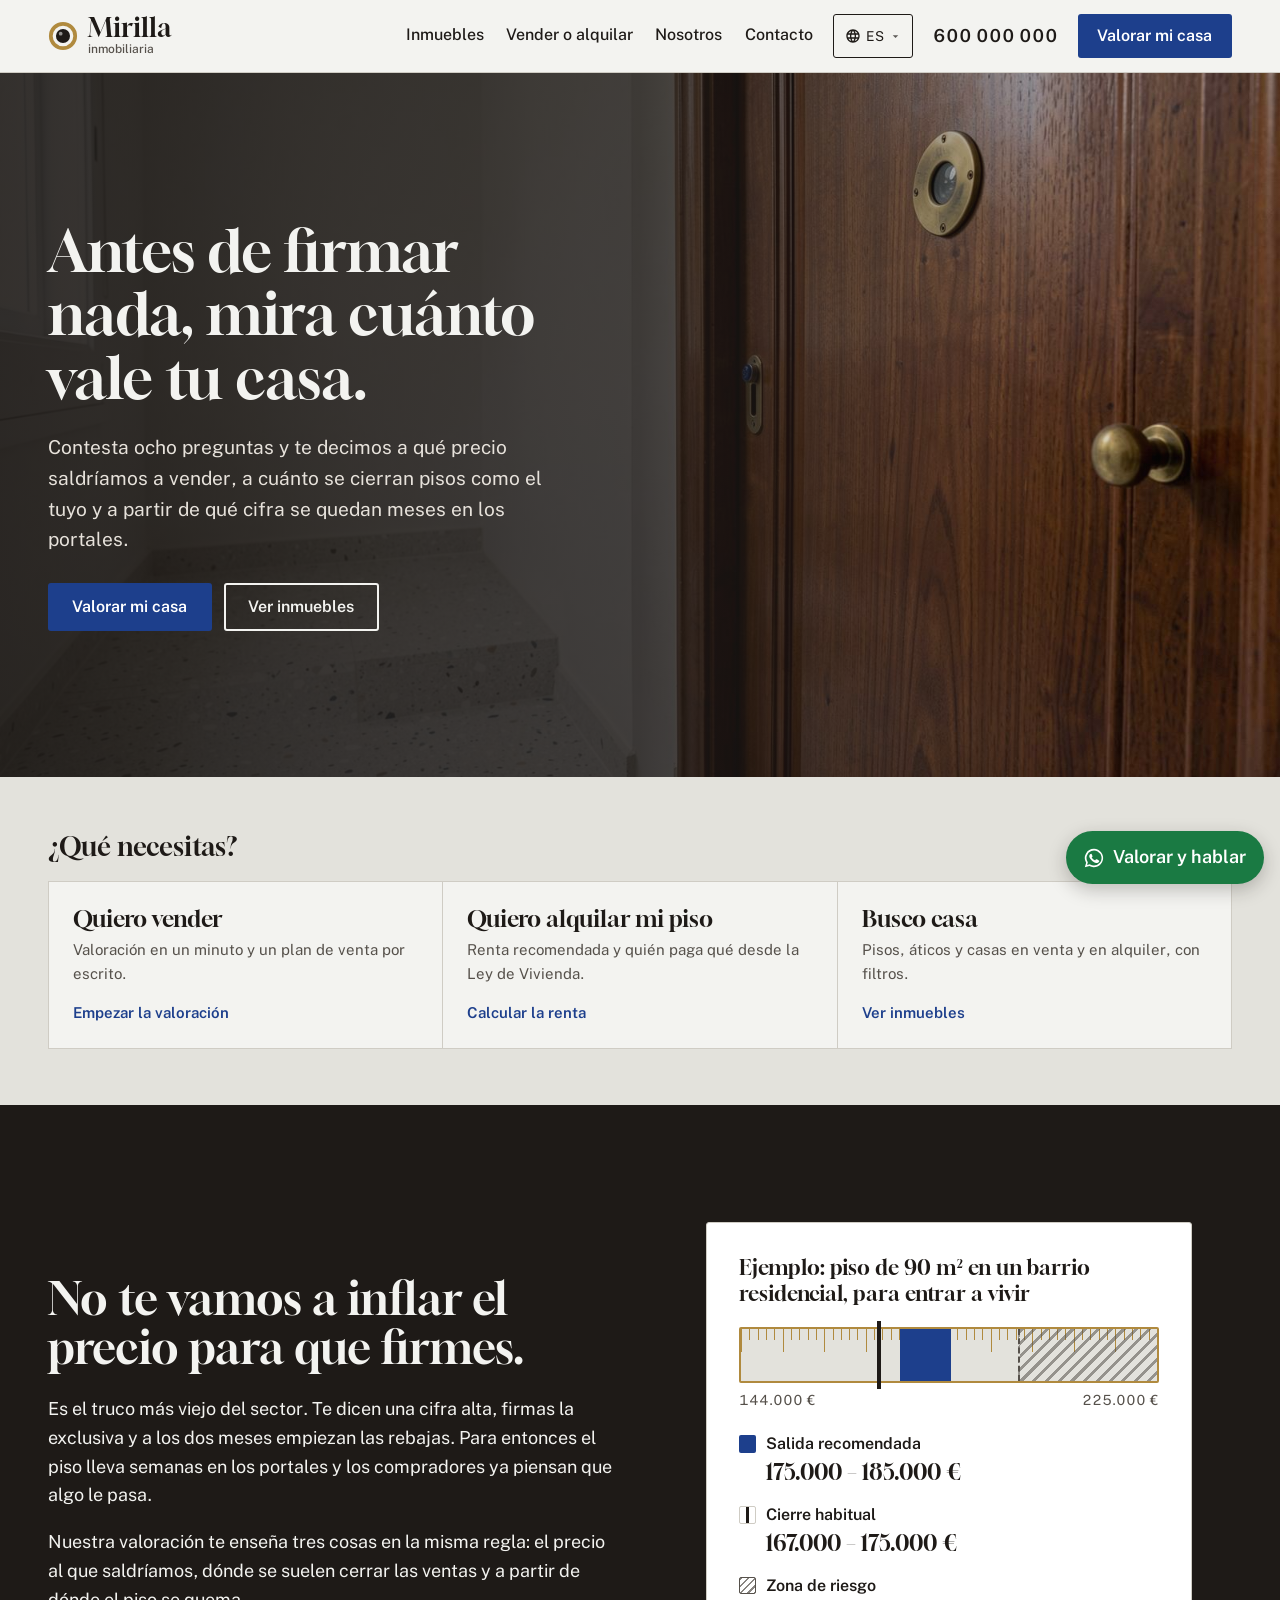
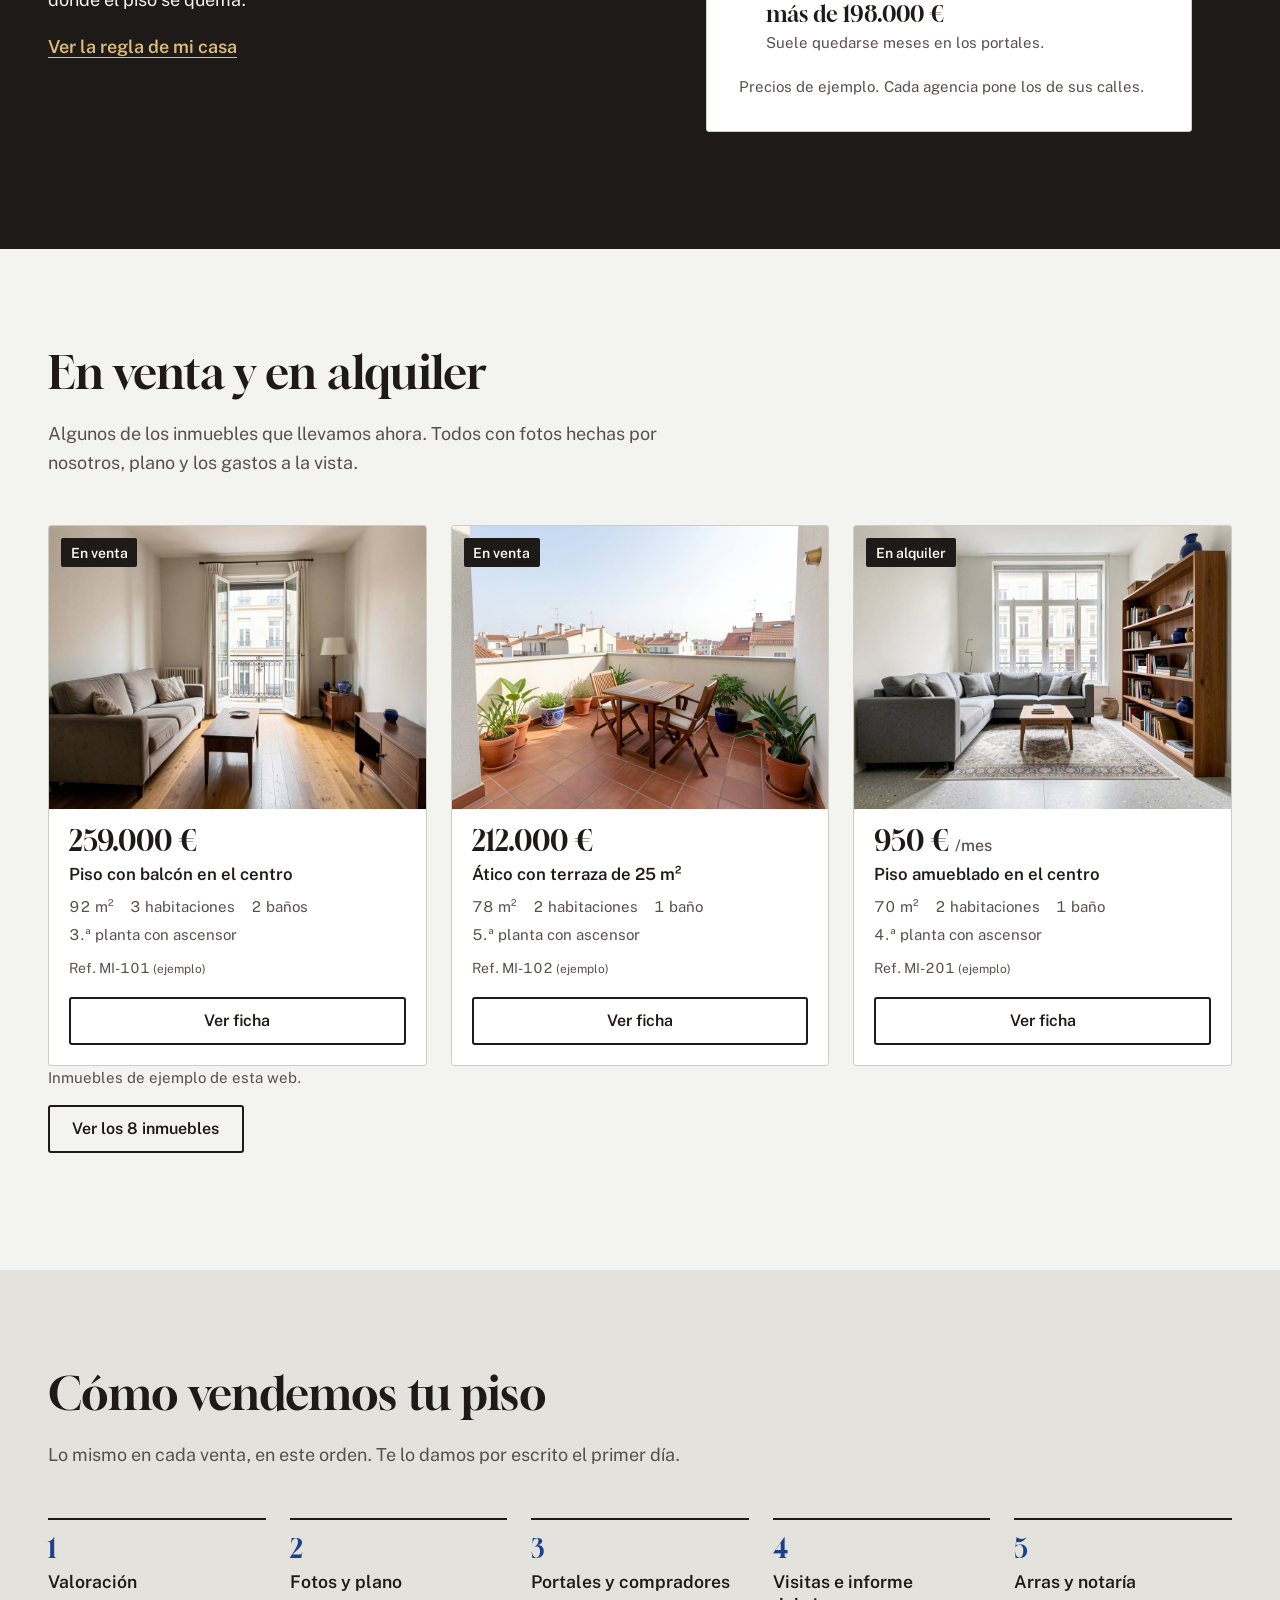
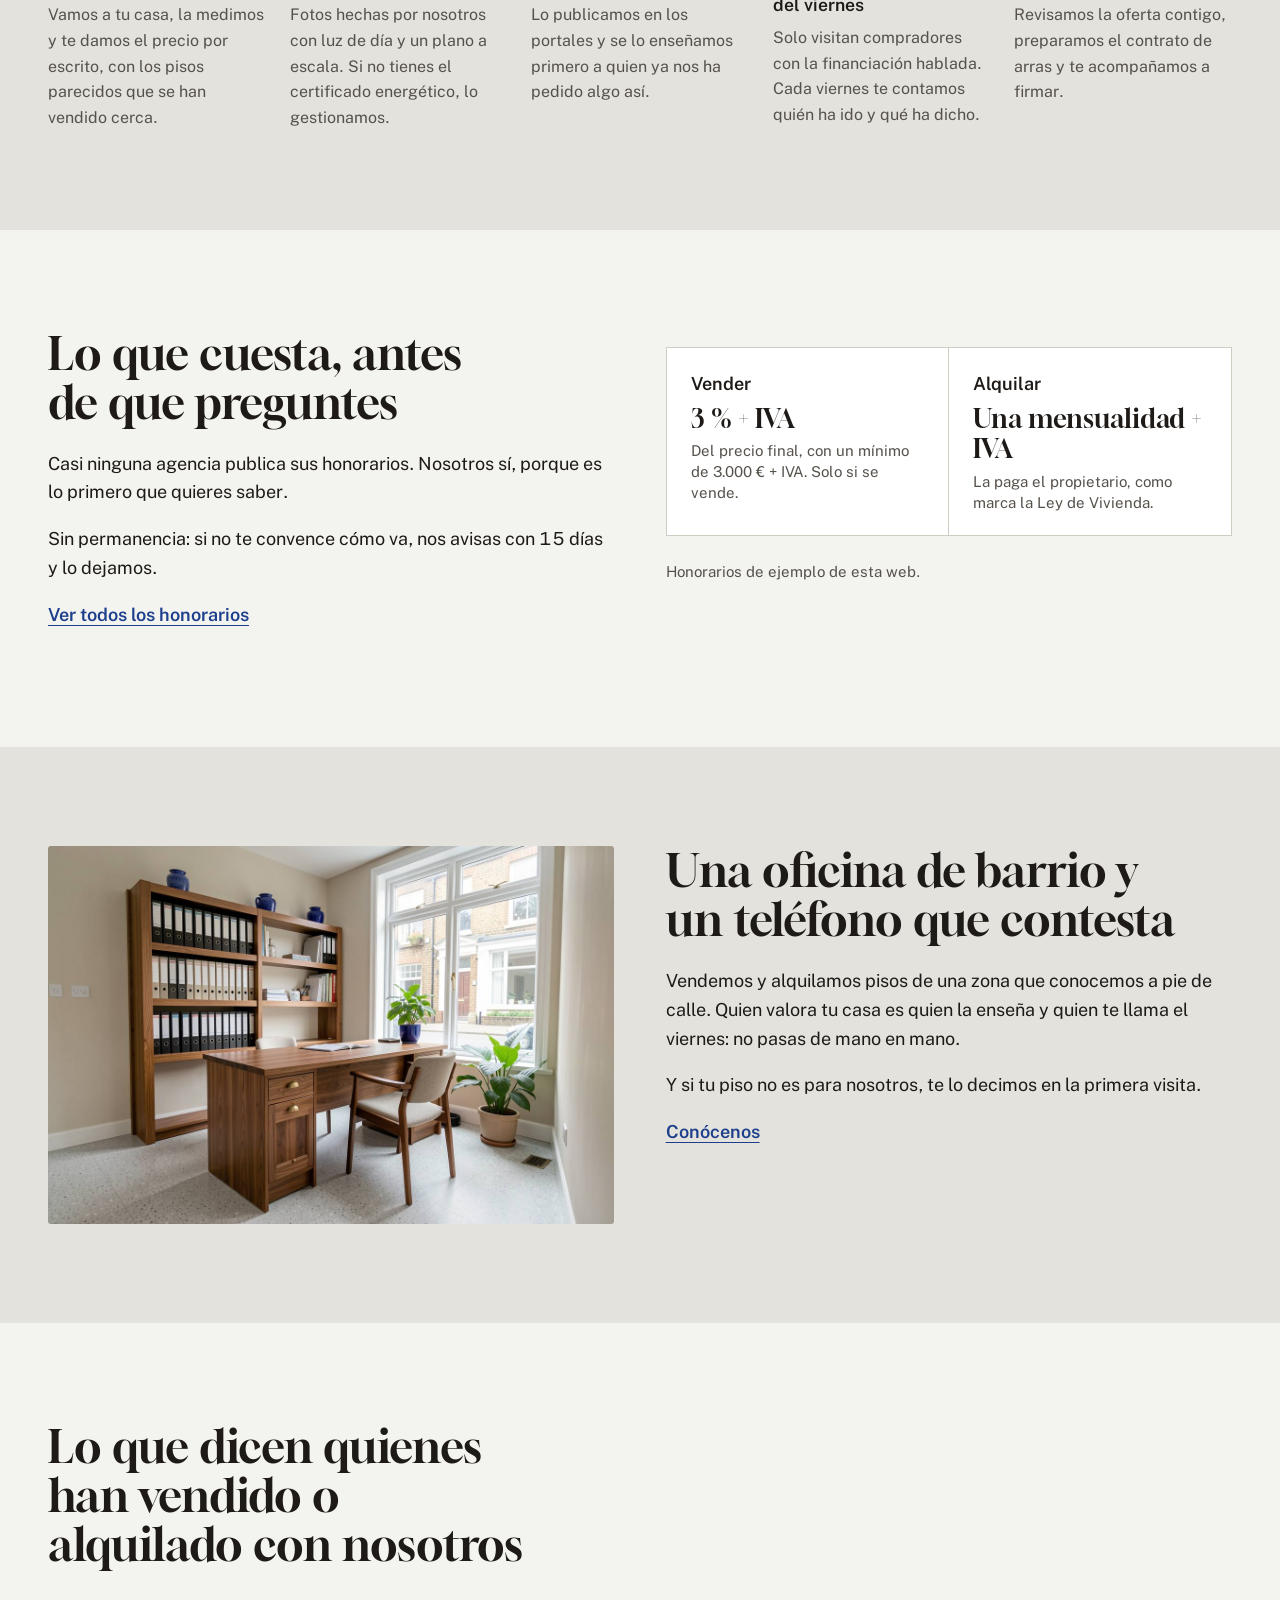
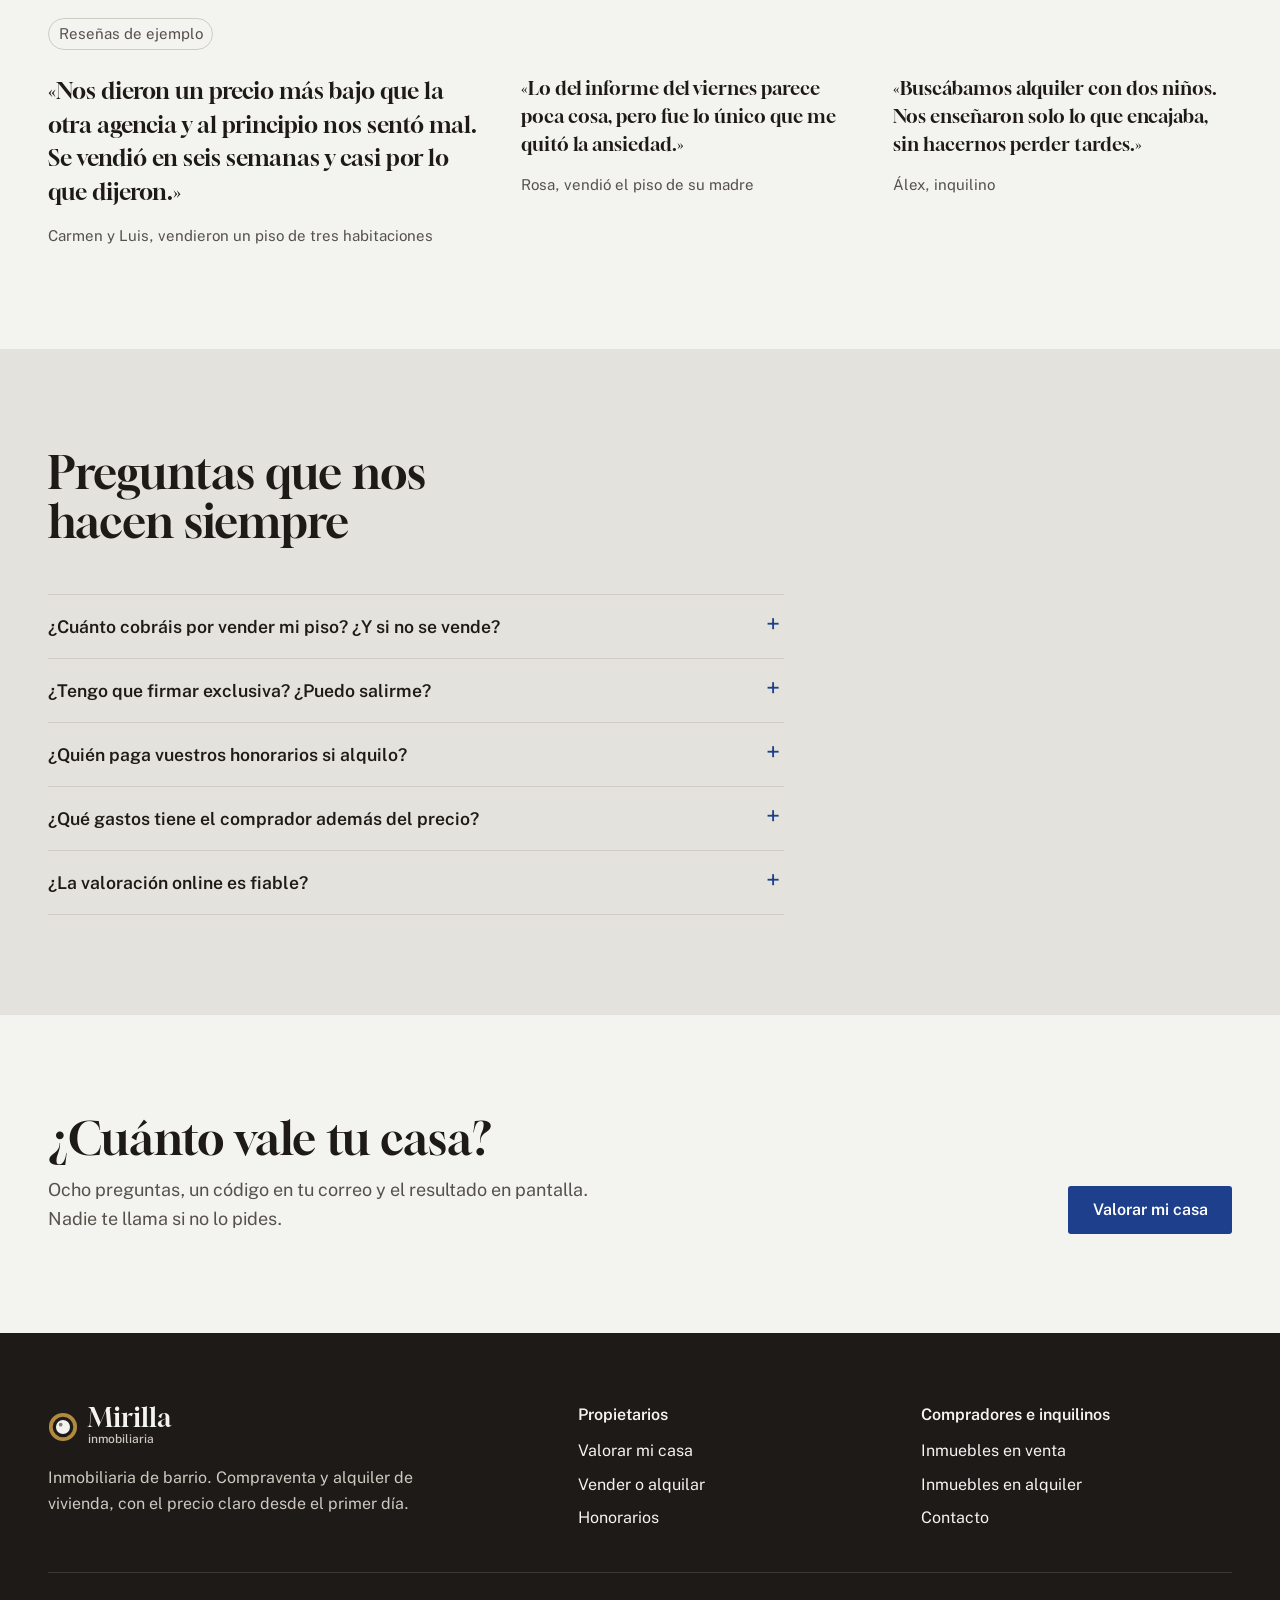
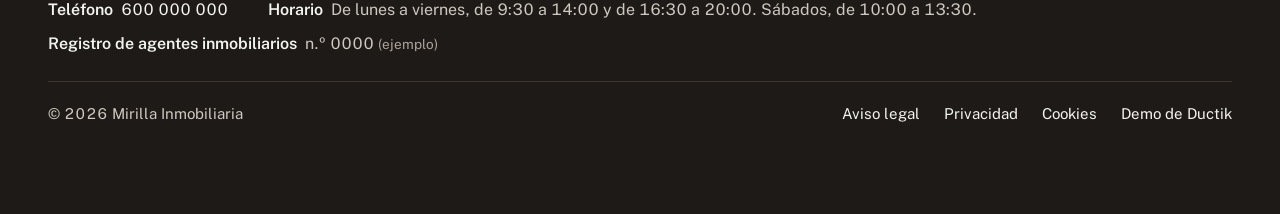
==== commit f772bcc0: "Crèdit «Demo de Ductik» al peu, enllaçat a ductik.com Al final de la línia legal de totes les pàgine" ====
--- a/index.html
+++ b/index.html
@@ -5,6 +5,11 @@
   <meta name="viewport" content="width=device-width, initial-scale=1">
   <title>Mirilla Inmobiliaria | Vende, alquila o busca casa con el precio claro</title>
   <meta name="description" content="Inmobiliaria de barrio. Valora tu casa en un minuto, mira pisos en venta y en alquiler y consulta nuestros honorarios antes de hablar con nadie.">
+  <meta property="og:type" content="website">
+  <meta property="og:title" content="Mirilla Inmobiliaria | Vende, alquila o busca casa con el precio claro">
+  <meta property="og:description" content="Inmobiliaria de barrio. Valora tu casa en un minuto, mira pisos en venta y en alquiler y consulta nuestros honorarios antes de hablar con nadie.">
+  <meta property="og:image" content="https://mirilla-inmobiliaria.pages.dev/assets/img/hero.jpg">
+  <meta name="twitter:card" content="summary_large_image">
   <!-- Web de demostració: no s'indexa (PLA.md §Honestedat). -->
   <meta name="robots" content="noindex, nofollow">
   <meta name="theme-color" content="#F3F3F0">
@@ -297,6 +302,7 @@
         <a href="aviso-legal.html">Aviso legal</a>
         <a href="privacidad.html">Privacidad</a>
         <a href="cookies.html">Cookies</a>
+        <a class="peu-ductik" href="https://ductik.com/">Demo de Ductik</a>
       </div>
     </div>
   </footer>
--- a/css/styles.css
+++ b/css/styles.css
@@ -592,3 +592,7 @@
 .tria-idioma-menu button:hover { background: var(--tria-hover); }
 .tria-idioma-menu button[aria-current='true'] { font-weight: 600; color: var(--tria-actiu); }
 .tria-idioma-menu button[aria-current='true']::after { content: '✓'; margin-left: auto; }
+
+/* Peu amb el crèdit «Demo de Ductik» (12/10/2026): marge a sota perquè, en arribar
+   al final, el botó flotant de WhatsApp no tapi l'última línia del peu. */
+body:has(.wa-flota) .peu { padding-bottom: 5.5rem; }
